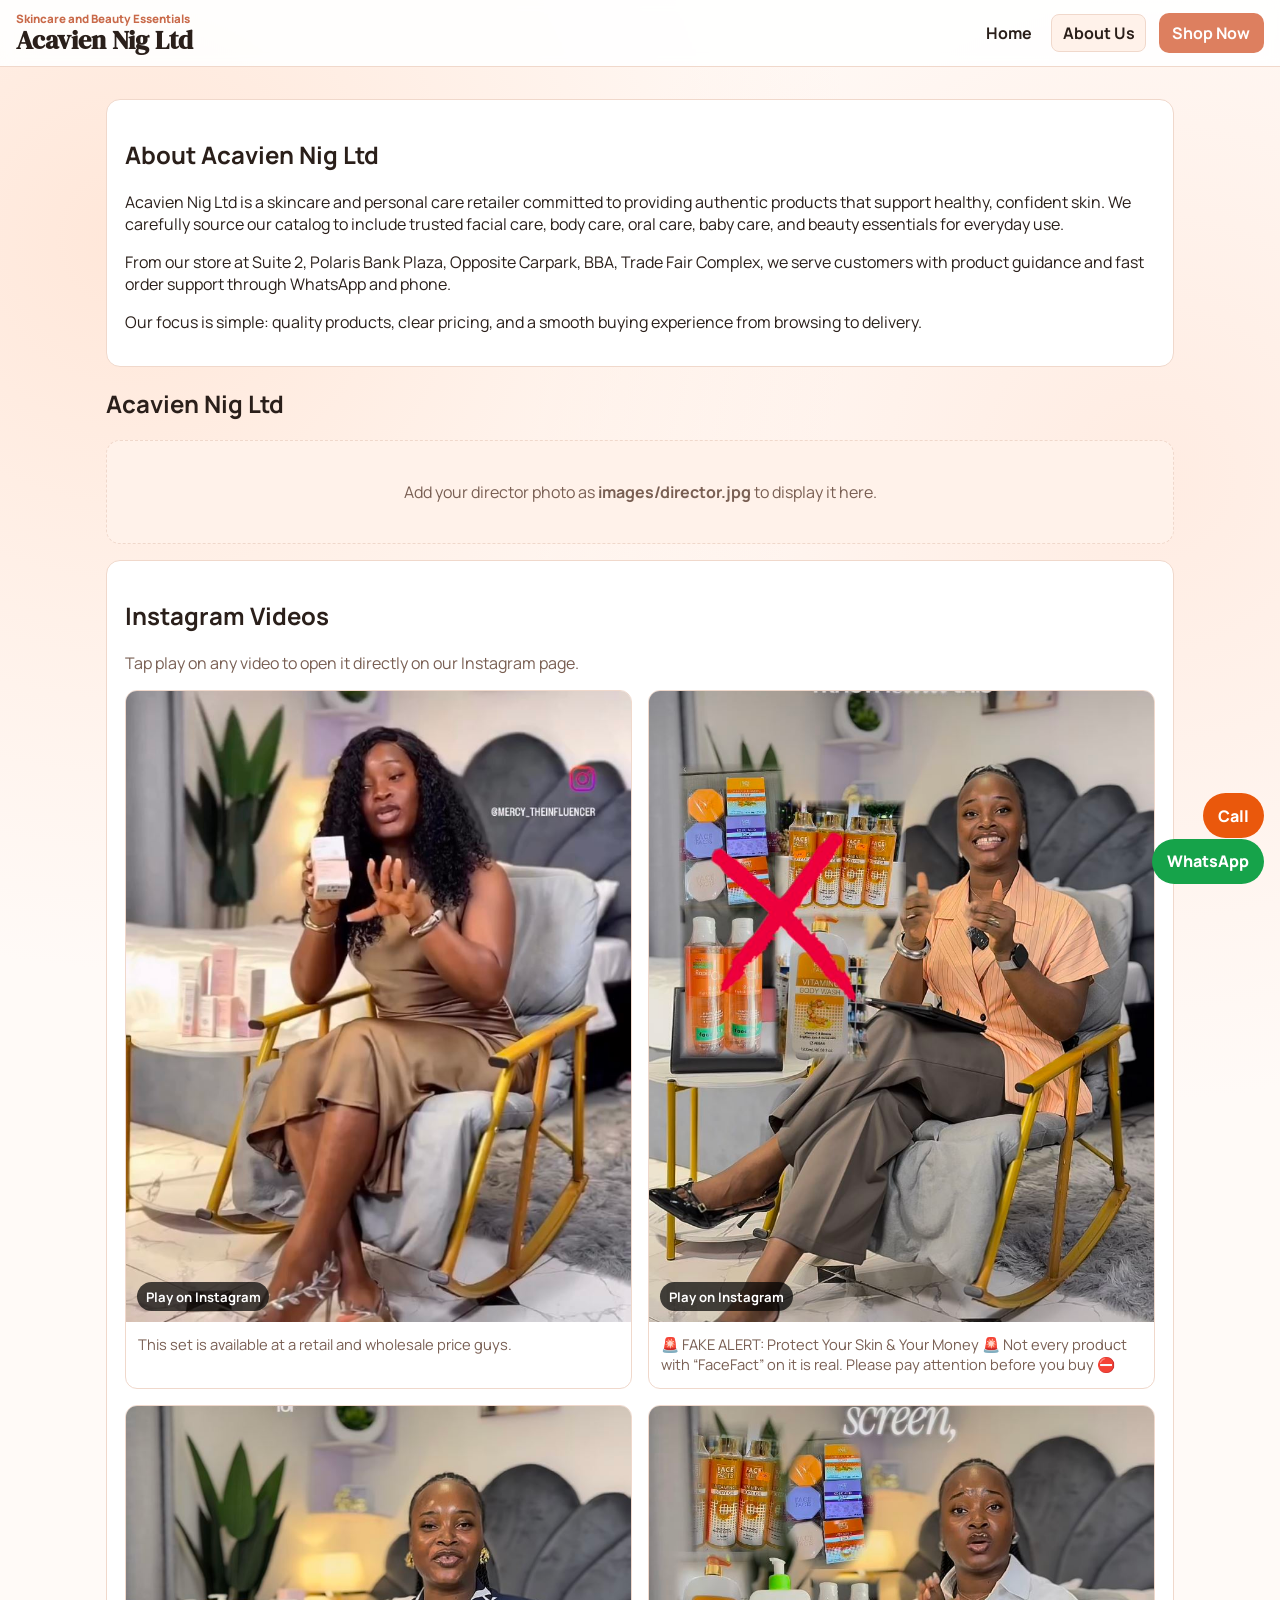
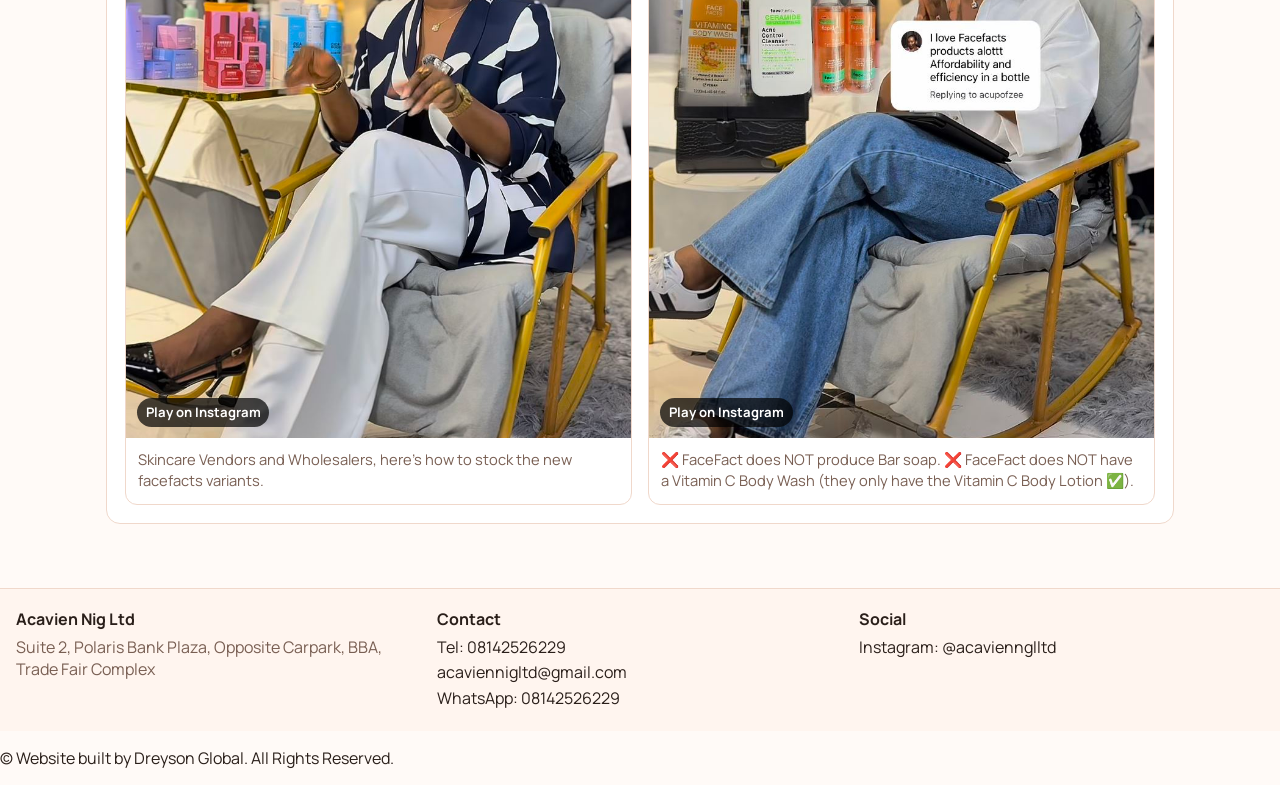
==== about.html @ 009c1237 "Initial commit" ====
<!DOCTYPE html>
<html lang="en">
<head>
  <meta charset="UTF-8" />
  <meta name="viewport" content="width=device-width, initial-scale=1.0" />
  <title>About Acavien Nig Ltd | Skincare Sellers in Lagos, Nigeria</title>
  <meta name="description" content="Learn about Acavien Nig Ltd, a trusted skincare seller and vendor in Lagos, Nigeria, providing authentic skincare and personal care products." />
  <meta name="keywords" content="skin care, skincare sellers in lagos, skincare sellers in nigeria, skin care vendor, about Acavien Nig Ltd" />
  <meta name="robots" content="index, follow, max-image-preview:large, max-snippet:-1, max-video-preview:-1" />
  <link rel="canonical" href="https://acavien.com.ng/about.html" />
  <meta property="og:type" content="article" />
  <meta property="og:site_name" content="Acavien Nig Ltd" />
  <meta property="og:title" content="About Acavien Nig Ltd | Skincare Sellers in Lagos, Nigeria" />
  <meta property="og:description" content="Meet Acavien Nig Ltd, your reliable skincare vendor in Lagos and across Nigeria." />
  <meta property="og:url" content="https://acavien.com.ng/about.html" />
  <meta property="og:image" content="https://acavien.com.ng/images/director.jpg" />
  <meta name="twitter:card" content="summary_large_image" />
  <meta name="twitter:title" content="About Acavien Nig Ltd | Skincare Sellers in Lagos, Nigeria" />
  <meta name="twitter:description" content="Trusted skincare sellers in Lagos, Nigeria with quality products and support." />
  <meta name="twitter:image" content="https://acavien.com.ng/images/director.jpg" />
  <link rel="preconnect" href="https://fonts.googleapis.com" />
  <link rel="preconnect" href="https://fonts.gstatic.com" crossorigin />
  <link href="https://fonts.googleapis.com/css2?family=Manrope:wght@400;500;700;800&family=DM+Serif+Display:ital@0;1&display=swap" rel="stylesheet" />
  <link rel="stylesheet" href="style.css" />
  <script type="application/ld+json">
    {
      "@context": "https://schema.org",
      "@type": "AboutPage",
      "name": "About Acavien Nig Ltd",
      "url": "https://acavien.com.ng/about.html",
      "description": "About Acavien Nig Ltd, a skincare seller in Lagos, Nigeria.",
      "isPartOf": {
        "@type": "WebSite",
        "name": "Acavien Nig Ltd",
        "url": "https://acavien.com.ng/"
      }
    }
  </script>
</head>
<body>
  <header class="topbar">
    <div class="brand-wrap">
      <p class="eyebrow">Skincare and Beauty Essentials</p>
      <h1>Acavien Nig Ltd</h1>
    </div>

    <nav class="main-nav" aria-label="Main">
      <a class="nav-link" href="index.html">Home</a>
      <a class="nav-link active" href="about.html">About Us</a>
    </nav>

    <a class="cart-toggle" href="index.html">Shop Now</a>
  </header>

  <main class="about-main">
    <section class="about-card">
      <h2>About Acavien Nig Ltd</h2>
      <p>
        Acavien Nig Ltd is a skincare and personal care retailer committed to providing authentic products that support healthy,
        confident skin. We carefully source our catalog to include trusted facial care, body care, oral care, baby care,
        and beauty essentials for everyday use.
      </p>
      <p>
        From our store at Suite 2, Polaris Bank Plaza, Opposite Carpark, BBA, Trade Fair Complex, we serve customers with
        product guidance and fast order support through WhatsApp and phone.
      </p>
      <p>
        Our focus is simple: quality products, clear pricing, and a smooth buying experience from browsing to delivery.
      </p>
    </section>

    <section class="director-section">
      <h2>Acavien Nig Ltd</h2>
      <img
        class="director-image"
        src="images/director.jpg"
        alt="Director of Acavien Nig Ltd"
        onerror="this.style.display='none'; document.getElementById('director-fallback').style.display='block';"
      />
      <div id="director-fallback" class="director-fallback">
        Add your director photo as <strong>images/director.jpg</strong> to display it here.
      </div>
    </section>

    <section class="about-card insta-section">
      <h2>Instagram Videos</h2>
      <p>Tap play on any video to open it directly on our Instagram page.</p>
      <div class="insta-grid">
        <article class="insta-card">
          <a class="insta-thumb" href="https://www.instagram.com/p/DQJ2jimDLs2/" target="_blank" rel="noopener" aria-label="Open Instagram video DQJ2jimDLs2">
            <img src="images/ig1.jpg" alt="Instagram video cover DQJ2jimDLs2" loading="lazy" referrerpolicy="no-referrer" onerror="this.onerror=null; this.src='images/hero1.webp';" />
            <span class="play-badge">Play on Instagram</span>
          </a>
          <p class="insta-desc">This set is available at a retail and wholesale price guys.</p>
        </article>

        <article class="insta-card">
          <a class="insta-thumb" href="https://www.instagram.com/p/DPBtIrfiCrc/" target="_blank" rel="noopener" aria-label="Open Instagram video DPBtIrfiCrc">
            <img src="images/ig2.jpg" alt="Instagram video cover DPBtIrfiCrc" loading="lazy" referrerpolicy="no-referrer" onerror="this.onerror=null; this.src='images/hero2.jpg';" />
            <span class="play-badge">Play on Instagram</span>
          </a>
          <p class="insta-desc">🚨 FAKE ALERT: Protect Your Skin & Your Money 🚨

Not every product with “FaceFact” on it is real. Please pay attention before you buy ⛔️</p>
        </article>

        <article class="insta-card">
          <a class="insta-thumb" href="https://www.instagram.com/p/DOvXdhICHx7/" target="_blank" rel="noopener" aria-label="Open Instagram video DOvXdhICHx7">
            <img src="images/ig3.jpg" alt="Instagram video cover DOvXdhICHx7" loading="lazy" referrerpolicy="no-referrer" onerror="this.onerror=null; this.src='images/hero3.jpg';" />
            <span class="play-badge">Play on Instagram</span>
          </a>
          <p class="insta-desc">Skincare Vendors and Wholesalers, here’s how to stock the new facefacts variants.</p>
        </article>

        <article class="insta-card">
          <a class="insta-thumb" href="https://www.instagram.com/p/DO0PvMViF5S/" target="_blank" rel="noopener" aria-label="Open Instagram video DO0PvMViF5S">
            <img src="images/ig4.jpg" alt="Instagram video cover DO0PvMViF5S" loading="lazy" referrerpolicy="no-referrer" onerror="this.onerror=null; this.src='images/hero1.webp';" />
            <span class="play-badge">Play on Instagram</span>
          </a>
          <p class="insta-desc">❌ FaceFact does NOT produce Bar soap.
❌ FaceFact does NOT have a Vitamin C Body Wash (they only have the Vitamin C Body Lotion ✅).</p>
        </article>
      </div>
    </section>
  </main>

  <footer class="site-footer">
    <div class="footer-grid">
      <div>
        <h3>Acavien Nig Ltd</h3>
        <p>Suite 2, Polaris Bank Plaza, Opposite Carpark, BBA, Trade Fair Complex</p>
      </div>
      <div>
        <h3>Contact</h3>
        <p><a href="tel:08035143118">Tel: 08142526229</a></p>
        <p><a href="mailto:acaviennigltd@gmail.com">acaviennigltd@gmail.com</a></p>
        <p><a href="https://wa.me/2348142526229" target="_blank" rel="noopener">WhatsApp: 08142526229</a></p>
      </div>
      <div>
        <h3>Social</h3>
        <p><a href="https://instagram.com/acaviennglltd" target="_blank" rel="noopener">Instagram: @acaviennglltd</a></p>
      </div>
    </div>
  </footer>
  <div  class="footer-bottom">
            <p>&copy; Website built by Dreyson Global. All Rights Reserved.</p>
            
        </div>

  <a class="floating-wa" href="https://wa.me/2348142526229" target="_blank" rel="noopener">WhatsApp</a>
  <a class="floating-call" href="tel:08142526229">Call</a>
</body>
</html>
---- style.css ----
:root {
  --bg: #fffaf7;
  --surface: #ffffff;
  --surface-soft: #fff2ea;
  --text: #2a1f1a;
  --muted: #795f53;
  --primary: #dd7f5f;
  --primary-strong: #c96a4a;
  --line: #f0d8cb;
  --ok: #1e8f5b;
}

* {
  box-sizing: border-box;
}

body {
  margin: 0;
  font-family: "Manrope", sans-serif;
  color: var(--text);
  background:
    radial-gradient(circle at 10% 10%, #ffe7d9 0, transparent 30%),
    radial-gradient(circle at 90% 20%, #ffece2 0, transparent 28%),
    var(--bg);
}

.topbar {
  display: grid;
  grid-template-columns: 1fr auto auto;
  grid-template-areas: "brand nav cart";
  gap: 0.8rem;
  align-items: center;
  padding: 0.7rem 1rem;
  border-bottom: 1px solid var(--line);
  background: rgba(255, 255, 255, 0.9);
  backdrop-filter: blur(6px);
  position: sticky;
  top: 0;
  z-index: 10;
}

.brand-wrap {
  grid-area: brand;
}

.brand-wrap h1 {
  margin: 0;
  font-family: "DM Serif Display", serif;
  font-size: clamp(1.15rem, 2.6vw, 1.65rem);
  line-height: 1.1;
}

.eyebrow {
  margin: 0;
  color: var(--primary-strong);
  font-size: 0.72rem;
  font-weight: 800;
}

.main-nav {
  grid-area: nav;
  display: inline-flex;
  gap: 0.5rem;
  align-items: center;
}

.nav-link {
  text-decoration: none;
  color: var(--text);
  font-weight: 700;
  padding: 0.45rem 0.65rem;
  border-radius: 8px;
  border: 1px solid transparent;
}

.nav-link.active,
.nav-link:hover {
  background: var(--surface-soft);
  border-color: var(--line);
}

main {
  padding: 1rem;
  max-width: 1300px;
  margin: 0 auto;
}

.hero {
  margin: 1rem 0;
  border-radius: 16px;
  border: 1px solid var(--line);
  overflow: hidden;
}

.hero-slider {
  position: relative;
  min-height: 240px;
}

.hero-media {
  height: 100%;
}

.hero-media img {
  width: 100%;
  min-height: 240px;
  max-height: 360px;
  object-fit: cover;
  display: block;
}

.hero-overlay {
  position: absolute;
  inset: auto 0 0 0;
  padding: 1rem;
  background: linear-gradient(to top, rgba(19, 11, 7, 0.72), rgba(19, 11, 7, 0.08));
  color: #fff;
}

.hero-overlay h2 {
  margin: 0;
  font-family: "DM Serif Display", serif;
}

.hero-overlay p {
  margin: 0.35rem 0 0;
  max-width: 65ch;
}

.hero-dots {
  display: flex;
  gap: 0.4rem;
  margin-top: 0.7rem;
}

.hero-dot {
  width: 0.55rem;
  height: 0.55rem;
  border-radius: 999px;
  border: 0;
  background: rgba(255, 255, 255, 0.5);
}

.hero-dot.active {
  background: #fff;
}

.controls {
  display: grid;
  grid-template-columns: 1.7fr 1fr 1fr;
  gap: 0.7rem;
  margin: 1rem 0;
}

input,
select,
button {
  font: inherit;
}

input,
select {
  width: 100%;
  border: 1px solid var(--line);
  background: var(--surface);
  border-radius: 10px;
  padding: 0.7rem 0.8rem;
}

.btn,
.cart-toggle {
  border: 0;
  border-radius: 10px;
  padding: 0.55rem 0.85rem;
  text-decoration: none;
  cursor: pointer;
  font-weight: 700;
  display: inline-flex;
  align-items: center;
  justify-content: center;
  transition: transform 0.15s ease, background 0.15s ease;
}

.btn:hover,
.cart-toggle:hover {
  transform: translateY(-1px);
}

.btn-call,
.cart-toggle,
.btn-checkout {
  background: var(--primary);
  color: #fff;
}

.cart-toggle {
  grid-area: cart;
  justify-self: end;
  white-space: nowrap;
}

.btn-mail,
.btn-clear {
  background: var(--surface-soft);
  color: var(--text);
  border: 1px solid var(--line);
}

.result-count {
  margin: 0.4rem 0 0.8rem;
  color: var(--muted);
  font-size: 0.95rem;
}

.product-grid {
  display: grid;
  grid-template-columns: repeat(auto-fill, minmax(210px, 1fr));
  gap: 0.85rem;
}

.card {
  background: var(--surface);
  border: 1px solid var(--line);
  border-radius: 14px;
  overflow: hidden;
  display: flex;
  flex-direction: column;
}

.card img {
  width: 100%;
  aspect-ratio: 1/1;
  object-fit: cover;
  background: #f6f6f6;
}

.card-body {
  padding: 0.65rem;
  display: flex;
  flex-direction: column;
  gap: 0.4rem;
  flex: 1;
}

.brand {
  margin: 0;
  color: var(--primary-strong);
  font-size: 0.78rem;
  font-weight: 800;
  text-transform: uppercase;
  letter-spacing: 0.04em;
}

.title {
  margin: 0;
  font-size: 0.95rem;
  line-height: 1.3;
}

.meta {
  margin: 0;
  color: var(--muted);
  font-size: 0.8rem;
}

.price-row {
  margin-top: auto;
  display: flex;
  align-items: center;
  justify-content: space-between;
  gap: 0.5rem;
}

.price {
  font-weight: 800;
}

.add-btn {
  background: var(--surface-soft);
  border: 1px solid var(--line);
  border-radius: 9px;
  padding: 0.35rem 0.6rem;
  font-size: 0.84rem;
  cursor: pointer;
}

.pagination {
  margin-top: 1rem;
  display: flex;
  align-items: center;
  justify-content: center;
  gap: 0.8rem;
}

.page-label {
  font-weight: 700;
  color: var(--muted);
}

.cart-panel {
  position: fixed;
  top: 0;
  right: -420px;
  width: min(95vw, 400px);
  height: 100vh;
  background: var(--surface);
  border-left: 1px solid var(--line);
  box-shadow: -8px 0 22px rgba(0, 0, 0, 0.08);
  display: flex;
  flex-direction: column;
  transition: right 0.2s ease;
  z-index: 20;
}

.cart-panel.open {
  right: 0;
}

.cart-head,
.cart-foot {
  padding: 0.8rem;
  border-bottom: 1px solid var(--line);
}

.cart-foot {
  border-top: 1px solid var(--line);
  border-bottom: 0;
  margin-top: auto;
  display: grid;
  gap: 0.5rem;
}

.cart-head {
  display: flex;
  justify-content: space-between;
  align-items: center;
}

.icon-btn {
  border: 1px solid var(--line);
  background: var(--surface-soft);
  border-radius: 8px;
  width: 2rem;
  height: 2rem;
  cursor: pointer;
}

.cart-items {
  overflow: auto;
  padding: 0.8rem;
  display: grid;
  gap: 0.6rem;
}

.cart-item {
  display: grid;
  grid-template-columns: 62px 1fr auto;
  gap: 0.5rem;
  border: 1px solid var(--line);
  border-radius: 10px;
  padding: 0.4rem;
}

.cart-item img {
  width: 62px;
  height: 62px;
  object-fit: cover;
  border-radius: 8px;
}

.qty-wrap {
  display: inline-flex;
  align-items: center;
  gap: 0.3rem;
}

.qty-btn {
  border: 1px solid var(--line);
  background: var(--surface-soft);
  width: 1.4rem;
  height: 1.4rem;
  border-radius: 6px;
  cursor: pointer;
}

.site-footer {
  margin-top: 2rem;
  border-top: 1px solid var(--line);
  background: #fff5ef;
  padding: 1.2rem 1rem;
}

.footer-grid {
  max-width: 1300px;
  margin: 0 auto;
  display: grid;
  grid-template-columns: repeat(3, minmax(0, 1fr));
  gap: 1rem;
}

.site-footer h3 {
  margin: 0 0 0.4rem;
  font-size: 1rem;
}

.site-footer p {
  margin: 0.2rem 0;
  color: var(--muted);
}

.site-footer a {
  color: var(--text);
  text-decoration: none;
}

.site-footer a:hover {
  text-decoration: underline;
}

.about-main {
  max-width: 1100px;
}

.about-card {
  background: var(--surface);
  border: 1px solid var(--line);
  border-radius: 14px;
  padding: 1.1rem;
  margin: 1rem 0;
}

.director-section {
  margin-top: 1rem;
}

.director-image {
  width: 100%;
  max-height: 560px;
  object-fit: contain;
  border-radius: 14px;
  border: 1px solid var(--line);
  background: #f8ece4;
}

.director-fallback {
  display: none;
  padding: 2.5rem 1rem;
  text-align: center;
  border: 1px dashed var(--line);
  border-radius: 14px;
  color: var(--muted);
  background: var(--surface-soft);
}

.insta-section > p {
  margin-top: 0;
  color: var(--muted);
}

.insta-grid {
  display: grid;
  grid-template-columns: repeat(2, minmax(0, 1fr));
  gap: 1rem;
  margin-top: 0.8rem;
}

.insta-card {
  border: 1px solid var(--line);
  border-radius: 12px;
  overflow: hidden;
  background: #fff;
}

.insta-thumb {
  position: relative;
  display: block;
  text-decoration: none;
}

.insta-thumb img {
  width: 100%;
  aspect-ratio: 4 / 5;
  object-fit: cover;
  display: block;
  background: #f8ece4;
}

.play-badge {
  position: absolute;
  left: 0.7rem;
  bottom: 0.7rem;
  background: rgba(0, 0, 0, 0.7);
  color: #fff;
  font-size: 0.82rem;
  font-weight: 700;
  padding: 0.35rem 0.55rem;
  border-radius: 999px;
}

.insta-desc {
  margin: 0;
  padding: 0.7rem 0.75rem 0.85rem;
  color: var(--muted);
  font-size: 0.92rem;
  line-height: 1.4;
}

.floating-wa,
.floating-call {
  position: fixed;
  right: 1rem;
  border-radius: 999px;
  color: #fff;
  text-decoration: none;
  font-weight: 800;
  padding: 0.72rem 0.95rem;
  z-index: 30;
}

.floating-wa {
  bottom: 1rem;
  background: #16a34a;
}

.floating-call {
  bottom: 3.9rem;
  background: #ea580c;
}

.cart-toast {
  position: fixed;
  left: 1rem;
  bottom: 1rem;
  max-width: min(90vw, 360px);
  background: var(--ok);
  color: #fff;
  border-radius: 10px;
  padding: 0.7rem 0.9rem;
  font-weight: 700;
  box-shadow: 0 8px 20px rgba(0, 0, 0, 0.18);
  opacity: 0;
  transform: translateY(14px);
  pointer-events: none;
  transition: opacity 0.2s ease, transform 0.2s ease;
  z-index: 40;
}

.cart-toast.show {
  opacity: 1;
  transform: translateY(0);
}

@media (max-width: 980px) {
  .footer-grid {
    grid-template-columns: 1fr;
  }
}

@media (max-width: 850px) {
  .topbar {
    grid-template-columns: 1fr auto;
    grid-template-areas:
      "brand cart"
      "nav nav";
  }

  .main-nav {
    justify-content: flex-start;
  }

  .controls {
    grid-template-columns: 1fr;
  }

  .product-grid {
    grid-template-columns: repeat(2, minmax(0, 1fr));
  }

  .hero-media img {
    min-height: 200px;
  }

  .floating-call {
    bottom: 4.1rem;
  }

  .insta-grid {
    grid-template-columns: 1fr;
  }
}
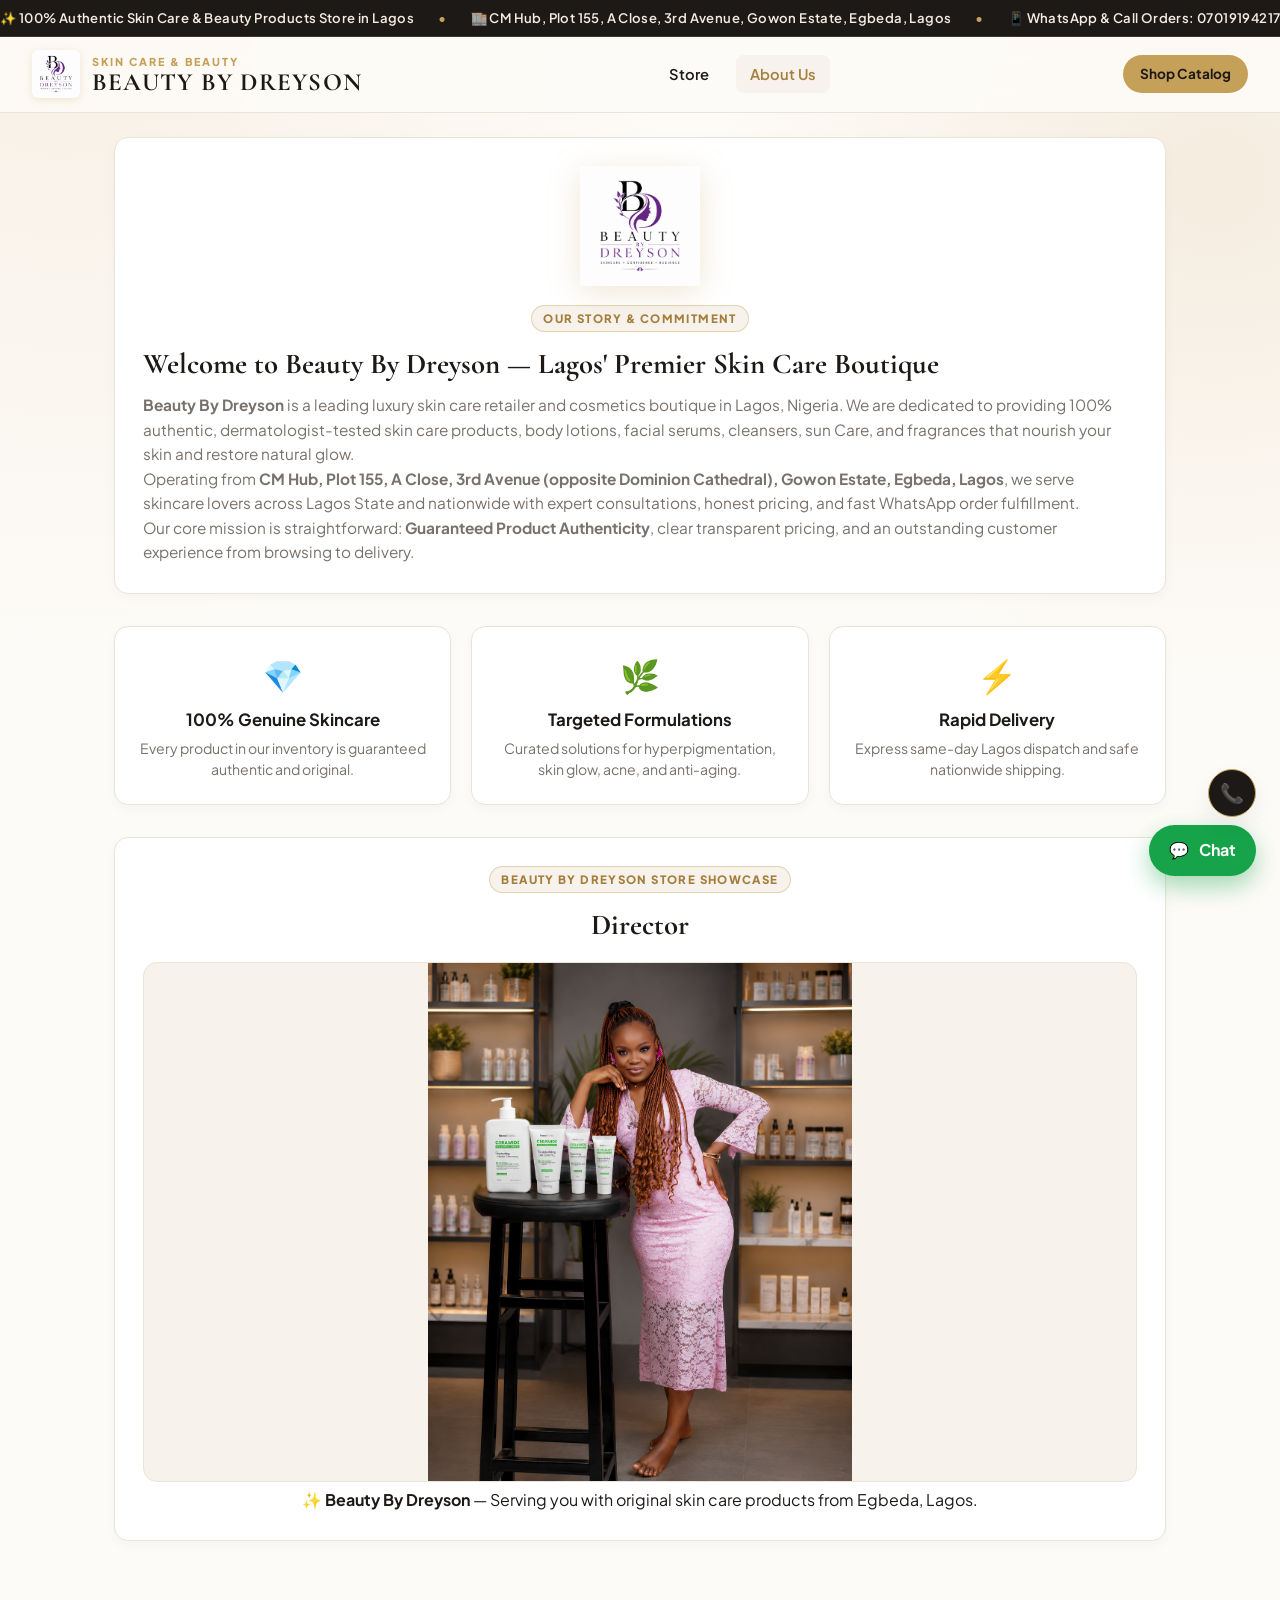
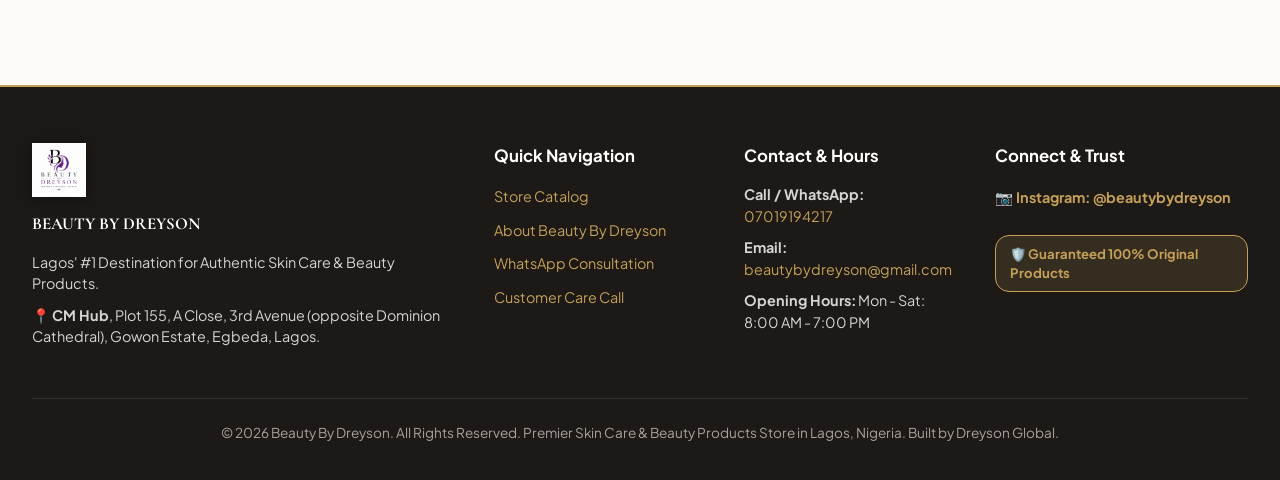
==== commit 7bcdd252: "Initial commit" ====
--- a/about.html
+++ b/about.html
@@ -3,151 +3,210 @@
 <head>
   <meta charset="UTF-8" />
   <meta name="viewport" content="width=device-width, initial-scale=1.0" />
-  <title>About Acavien Nig Ltd | Skincare Sellers in Lagos, Nigeria</title>
-  <meta name="description" content="Learn about Acavien Nig Ltd, a trusted skincare seller and vendor in Lagos, Nigeria, providing authentic skincare and personal care products." />
-  <meta name="keywords" content="skin care, skincare sellers in lagos, skincare sellers in nigeria, skin care vendor, about Acavien Nig Ltd" />
+  
+  <!-- SEO Title & Meta -->
+  <title>About Beauty By Dreyson | Authentic Skin Care & Beauty Products Seller in Lagos</title>
+  <meta name="description" content="Learn about Beauty By Dreyson, Lagos' premier vendor for 100% authentic skin care products, facial serums, body lotions, cleansers & cosmetics. Located at CM Hub, Gowon Estate, Egbeda, Lagos. Call/WhatsApp: 07019194217." />
+  <meta name="keywords" content="about Beauty By Dreyson, skin care vendor lagos, skincare sellers in lagos, skincare sellers in nigeria, authentic cosmetics egbeda, skin care boutique gowon estate" />
+  <meta name="author" content="Beauty By Dreyson" />
   <meta name="robots" content="index, follow, max-image-preview:large, max-snippet:-1, max-video-preview:-1" />
-  <link rel="canonical" href="https://acavien.com.ng/about.html" />
+  <meta name="theme-color" content="#1C1917" />
+  <link rel="canonical" href="https://beautybydreyson.com.ng/about.html" />
+  
+  <!-- Favicon & App Icons -->
+  <link rel="icon" type="image/png" href="images/logo.png" />
+  <link rel="apple-touch-icon" href="images/logo.png" />
+
+  <!-- Open Graph -->
   <meta property="og:type" content="article" />
-  <meta property="og:site_name" content="Acavien Nig Ltd" />
-  <meta property="og:title" content="About Acavien Nig Ltd | Skincare Sellers in Lagos, Nigeria" />
-  <meta property="og:description" content="Meet Acavien Nig Ltd, your reliable skincare vendor in Lagos and across Nigeria." />
-  <meta property="og:url" content="https://acavien.com.ng/about.html" />
-  <meta property="og:image" content="https://acavien.com.ng/images/director.jpg" />
+  <meta property="og:site_name" content="Beauty By Dreyson" />
+  <meta property="og:title" content="About Beauty By Dreyson | Authentic Skin Care & Beauty Products Seller in Lagos" />
+  <meta property="og:description" content="Meet Beauty By Dreyson, your reliable luxury skin care vendor in Lagos and across Nigeria." />
+  <meta property="og:url" content="https://beautybydreyson.com.ng/about.html" />
+  <meta property="og:image" content="https://beautybydreyson.com.ng/images/logo.png" />
+  <meta property="og:logo" content="https://beautybydreyson.com.ng/images/logo.png" />
+
+  <!-- Twitter Card -->
   <meta name="twitter:card" content="summary_large_image" />
-  <meta name="twitter:title" content="About Acavien Nig Ltd | Skincare Sellers in Lagos, Nigeria" />
-  <meta name="twitter:description" content="Trusted skincare sellers in Lagos, Nigeria with quality products and support." />
-  <meta name="twitter:image" content="https://acavien.com.ng/images/director.jpg" />
+  <meta name="twitter:title" content="About Beauty By Dreyson | Skin Care Store in Lagos" />
+  <meta name="twitter:description" content="Trusted skin care sellers in Lagos, Nigeria with authentic products and fast WhatsApp order support." />
+  <meta name="twitter:image" content="https://beautybydreyson.com.ng/images/logo.png" />
+
+  <!-- Google Fonts -->
   <link rel="preconnect" href="https://fonts.googleapis.com" />
   <link rel="preconnect" href="https://fonts.gstatic.com" crossorigin />
-  <link href="https://fonts.googleapis.com/css2?family=Manrope:wght@400;500;700;800&family=DM+Serif+Display:ital@0;1&display=swap" rel="stylesheet" />
+  <link href="https://fonts.googleapis.com/css2?family=Cormorant+Garamond:ital,wght@0,500;0,600;0,700;1,600&family=Plus+Jakarta+Sans:wght@400;500;600;700;800&display=swap" rel="stylesheet" />
+
   <link rel="stylesheet" href="style.css" />
+
+  <!-- Schema.org JSON-LD -->
   <script type="application/ld+json">
     {
       "@context": "https://schema.org",
       "@type": "AboutPage",
-      "name": "About Acavien Nig Ltd",
-      "url": "https://acavien.com.ng/about.html",
-      "description": "About Acavien Nig Ltd, a skincare seller in Lagos, Nigeria.",
+      "name": "About Beauty By Dreyson",
+      "url": "https://beautybydreyson.com.ng/about.html",
+      "description": "About Beauty By Dreyson, premier skin care store and beauty products retailer in Lagos, Nigeria.",
+      "primaryImageOfPage": {
+        "@type": "ImageObject",
+        "url": "https://beautybydreyson.com.ng/images/logo.png"
+      },
       "isPartOf": {
         "@type": "WebSite",
-        "name": "Acavien Nig Ltd",
-        "url": "https://acavien.com.ng/"
+        "name": "Beauty By Dreyson",
+        "url": "https://beautybydreyson.com.ng/"
       }
     }
   </script>
 </head>
 <body>
+
+  <!-- Top Announcement Bar -->
+  <div class="announcement-bar">
+    <div class="announcement-track">
+      <span>✨ 100% Authentic Skin Care & Beauty Products Store in Lagos</span>
+      <span class="dot">•</span>
+      <span>🏬 CM Hub, Plot 155, A Close, 3rd Avenue, Gowon Estate, Egbeda, Lagos</span>
+      <span class="dot">•</span>
+      <span>📱 WhatsApp & Call Orders: 07019194217</span>
+    </div>
+  </div>
+
+  <!-- Header with Official Logo Image -->
   <header class="topbar">
     <div class="brand-wrap">
-      <p class="eyebrow">Skincare and Beauty Essentials</p>
-      <h1>Acavien Nig Ltd</h1>
-    </div>
-
-    <nav class="main-nav" aria-label="Main">
-      <a class="nav-link" href="index.html">Home</a>
-      <a class="nav-link active" href="about.html">About Us</a>
+      <a href="index.html" class="brand-link" title="Beauty By Dreyson - Skin Care Store">
+        <img src="images/logo.png" alt="Beauty By Dreyson Logo - Skin Care & Beauty Products Store in Lagos" class="brand-logo-img" />
+        <div class="brand-text">
+          <span class="eyebrow">SKIN CARE & BEAUTY</span>
+          <h1 class="brand-title">BEAUTY BY DREYSON</h1>
+        </div>
+      </a>
+    </div>
+
+    <nav class="main-nav" aria-label="Main Navigation">
+      <a class="nav-link" href="index.html" title="Skin Care Store Home">Store</a>
+      <a class="nav-link active" href="about.html" title="About Beauty By Dreyson">About Us</a>
     </nav>
 
-    <a class="cart-toggle" href="index.html">Shop Now</a>
+    <div class="header-actions">
+      <a class="btn btn-gold-sm" href="index.html" title="Shop Skin Care Catalog">Shop Catalog</a>
+    </div>
   </header>
 
   <main class="about-main">
-    <section class="about-card">
-      <h2>About Acavien Nig Ltd</h2>
+    <!-- Brand Story Showcase featuring Official Logo -->
+    <section class="about-card hero-about-card">
+      <div style="text-align: center;">
+        <img src="images/logo.png" alt="Beauty By Dreyson Official Logo" class="about-logo-img" />
+        <span class="notice-badge">OUR STORY & COMMITMENT</span>
+      </div>
+      <h2>Welcome to Beauty By Dreyson — Lagos' Premier Skin Care Boutique</h2>
       <p>
-        Acavien Nig Ltd is a skincare and personal care retailer committed to providing authentic products that support healthy,
-        confident skin. We carefully source our catalog to include trusted facial care, body care, oral care, baby care,
-        and beauty essentials for everyday use.
+        <strong>Beauty By Dreyson</strong> is a leading luxury skin care retailer and cosmetics boutique in Lagos, Nigeria. 
+        We are dedicated to providing 100% authentic, dermatologist-tested skin care products, body lotions, facial serums, cleansers, 
+        sun Care, and fragrances that nourish your skin and restore natural glow.
       </p>
       <p>
-        From our store at Suite 2, Polaris Bank Plaza, Opposite Carpark, BBA, Trade Fair Complex, we serve customers with
-        product guidance and fast order support through WhatsApp and phone.
+        Operating from <strong>CM Hub, Plot 155, A Close, 3rd Avenue (opposite Dominion Cathedral), Gowon Estate, Egbeda, Lagos</strong>, 
+        we serve skincare lovers across Lagos State and nationwide with expert consultations, honest pricing, and fast WhatsApp order fulfillment.
       </p>
       <p>
-        Our focus is simple: quality products, clear pricing, and a smooth buying experience from browsing to delivery.
+        Our core mission is straightforward: <strong>Guaranteed Product Authenticity</strong>, clear transparent pricing, and an outstanding customer experience from browsing to delivery.
       </p>
     </section>
 
-    <section class="director-section">
-      <h2>Acavien Nig Ltd</h2>
-      <img
-        class="director-image"
-        src="images/director.jpg"
-        alt="Director of Acavien Nig Ltd"
-        onerror="this.style.display='none'; document.getElementById('director-fallback').style.display='block';"
-      />
-      <div id="director-fallback" class="director-fallback">
-        Add your director photo as <strong>images/director.jpg</strong> to display it here.
+    <!-- Brand Values Grid -->
+    <section class="values-grid" aria-label="Core Brand Values">
+      <div class="value-card">
+        <div class="value-icon">💎</div>
+        <h3>100% Genuine Skincare</h3>
+        <p>Every product in our inventory is guaranteed authentic and original.</p>
+      </div>
+      <div class="value-card">
+        <div class="value-icon">🌿</div>
+        <h3>Targeted Formulations</h3>
+        <p>Curated solutions for hyperpigmentation, skin glow, acne, and anti-aging.</p>
+      </div>
+      <div class="value-card">
+        <div class="value-icon">⚡</div>
+        <h3>Rapid Delivery</h3>
+        <p>Express same-day Lagos dispatch and safe nationwide shipping.</p>
       </div>
     </section>
 
-    <section class="about-card insta-section">
-      <h2>Instagram Videos</h2>
-      <p>Tap play on any video to open it directly on our Instagram page.</p>
-      <div class="insta-grid">
-        <article class="insta-card">
-          <a class="insta-thumb" href="https://www.instagram.com/p/DQJ2jimDLs2/" target="_blank" rel="noopener" aria-label="Open Instagram video DQJ2jimDLs2">
-            <img src="images/ig1.jpg" alt="Instagram video cover DQJ2jimDLs2" loading="lazy" referrerpolicy="no-referrer" onerror="this.onerror=null; this.src='images/hero1.webp';" />
-            <span class="play-badge">Play on Instagram</span>
-          </a>
-          <p class="insta-desc">This set is available at a retail and wholesale price guys.</p>
-        </article>
-
-        <article class="insta-card">
-          <a class="insta-thumb" href="https://www.instagram.com/p/DPBtIrfiCrc/" target="_blank" rel="noopener" aria-label="Open Instagram video DPBtIrfiCrc">
-            <img src="images/ig2.jpg" alt="Instagram video cover DPBtIrfiCrc" loading="lazy" referrerpolicy="no-referrer" onerror="this.onerror=null; this.src='images/hero2.jpg';" />
-            <span class="play-badge">Play on Instagram</span>
-          </a>
-          <p class="insta-desc">🚨 FAKE ALERT: Protect Your Skin & Your Money 🚨
-
-Not every product with “FaceFact” on it is real. Please pay attention before you buy ⛔️</p>
-        </article>
-
-        <article class="insta-card">
-          <a class="insta-thumb" href="https://www.instagram.com/p/DOvXdhICHx7/" target="_blank" rel="noopener" aria-label="Open Instagram video DOvXdhICHx7">
-            <img src="images/ig3.jpg" alt="Instagram video cover DOvXdhICHx7" loading="lazy" referrerpolicy="no-referrer" onerror="this.onerror=null; this.src='images/hero3.jpg';" />
-            <span class="play-badge">Play on Instagram</span>
-          </a>
-          <p class="insta-desc">Skincare Vendors and Wholesalers, here’s how to stock the new facefacts variants.</p>
-        </article>
-
-        <article class="insta-card">
-          <a class="insta-thumb" href="https://www.instagram.com/p/DO0PvMViF5S/" target="_blank" rel="noopener" aria-label="Open Instagram video DO0PvMViF5S">
-            <img src="images/ig4.jpg" alt="Instagram video cover DO0PvMViF5S" loading="lazy" referrerpolicy="no-referrer" onerror="this.onerror=null; this.src='images/hero1.webp';" />
-            <span class="play-badge">Play on Instagram</span>
-          </a>
-          <p class="insta-desc">❌ FaceFact does NOT produce Bar soap.
-❌ FaceFact does NOT have a Vitamin C Body Wash (they only have the Vitamin C Body Lotion ✅).</p>
-        </article>
+    <!-- Leadership & Store Presentation -->
+    <section class="director-section about-card">
+      <span class="notice-badge">BEAUTY BY DREYSON STORE SHOWCASE</span>
+      <h2>Director</h2>
+      <div class="director-media-wrap">
+        <img
+          class="director-image"
+          src="images/director.png"
+          alt="Director of Beauty By Dreyson - Skin Care Store in Lagos"
+          onerror="this.style.display='none'; document.getElementById('director-fallback').style.display='block';"
+        />
+        <div id="director-fallback" class="director-fallback">
+          ✨ <strong>Beauty By Dreyson</strong> — Serving you with original skin care products from Egbeda, Lagos.
+        </div>
       </div>
     </section>
+
+    
   </main>
 
+  <!-- Footer with Official Logo Image -->
   <footer class="site-footer">
     <div class="footer-grid">
-      <div>
-        <h3>Acavien Nig Ltd</h3>
-        <p>Suite 2, Polaris Bank Plaza, Opposite Carpark, BBA, Trade Fair Complex</p>
-      </div>
-      <div>
-        <h3>Contact</h3>
-        <p><a href="tel:08035143118">Tel: 08142526229</a></p>
-        <p><a href="mailto:acaviennigltd@gmail.com">acaviennigltd@gmail.com</a></p>
-        <p><a href="https://wa.me/2348142526229" target="_blank" rel="noopener">WhatsApp: 08142526229</a></p>
-      </div>
-      <div>
-        <h3>Social</h3>
-        <p><a href="https://instagram.com/acaviennglltd" target="_blank" rel="noopener">Instagram: @acaviennglltd</a></p>
-      </div>
+      <div class="footer-col brand-col">
+        <a href="index.html" title="Beauty By Dreyson">
+          <img src="images/logo.png" alt="Beauty By Dreyson Official Logo - Skin Care Store Lagos" class="footer-logo-img" />
+        </a>
+        <h3 class="footer-brand">BEAUTY BY DREYSON</h3>
+        <p class="footer-tagline">Lagos' #1 Destination for Authentic Skin Care & Beauty Products.</p>
+        <p class="footer-address">
+          📍 <strong>CM Hub</strong>, Plot 155, A Close, 3rd Avenue (opposite Dominion Cathedral), Gowon Estate, Egbeda, Lagos.
+        </p>
+      </div>
+      
+      <div class="footer-col">
+        <h3>Quick Navigation</h3>
+        <ul class="footer-links">
+          <li><a href="index.html" title="Skin Care Catalog">Store Catalog</a></li>
+          <li><a href="about.html" title="About Beauty By Dreyson">About Beauty By Dreyson</a></li>
+          <li><a href="https://wa.me/2347019194217" target="_blank" rel="noopener">WhatsApp Consultation</a></li>
+          <li><a href="tel:07019194217">Customer Care Call</a></li>
+        </ul>
+      </div>
+
+      <div class="footer-col">
+        <h3>Contact & Hours</h3>
+        <p><strong>Call / WhatsApp:</strong> <a href="tel:07019194217">07019194217</a></p>
+        <p><strong>Email:</strong> <a href="mailto:beautybydreyson@gmail.com">beautybydreyson@gmail.com</a></p>
+        <p><strong>Opening Hours:</strong> Mon - Sat: 8:00 AM - 7:00 PM</p>
+      </div>
+
+      <div class="footer-col">
+        <h3>Connect & Trust</h3>
+        <p><a href="https://instagram.com/beautybydreyson" target="_blank" rel="noopener" class="footer-social-link">📷 Instagram: @beautybydreyson</a></p>
+        <div class="footer-guarantee-badge">
+          🛡️ Guaranteed 100% Original Products
+        </div>
+      </div>
+    </div>
+    
+    <div class="footer-bottom">
+      <p>&copy; 2026 Beauty By Dreyson. All Rights Reserved. Premier Skin Care & Beauty Products Store in Lagos, Nigeria. Built by Dreyson Global.</p>
     </div>
   </footer>
-  <div  class="footer-bottom">
-            <p>&copy; Website built by Dreyson Global. All Rights Reserved.</p>
-            
-        </div>
-
-  <a class="floating-wa" href="https://wa.me/2348142526229" target="_blank" rel="noopener">WhatsApp</a>
-  <a class="floating-call" href="tel:08142526229">Call</a>
+
+  <!-- Floating Contact Action Widgets -->
+  <a class="floating-wa" href="https://wa.me/2347019194217" target="_blank" rel="noopener" aria-label="Chat on WhatsApp">
+    <span class="floating-icon">💬</span>
+    <span class="floating-text">Chat</span>
+  </a>
+  <a class="floating-call" href="tel:07019194217" aria-label="Call Beauty By Dreyson">
+    <span class="floating-icon">📞</span>
+  </a>
 </body>
 </html>
--- a/style.css
+++ b/style.css
@@ -1,270 +1,929 @@
+/* ==========================================================================
+   BEAUTY BY DREYSON - LUXURY SKINCARE E-COMMERCE STYLESHEET
+   ========================================================================== */
+
 :root {
-  --bg: #fffaf7;
-  --surface: #ffffff;
-  --surface-soft: #fff2ea;
-  --text: #2a1f1a;
-  --muted: #795f53;
-  --primary: #dd7f5f;
-  --primary-strong: #c96a4a;
-  --line: #f0d8cb;
-  --ok: #1e8f5b;
-}
-
-* {
+  --font-heading: 'Cormorant Garamond', serif;
+  --font-body: 'Plus Jakarta Sans', -apple-system, BlinkMacSystemFont, sans-serif;
+
+  /* Luxury Color Palette */
+  --gold-primary: #C5A059;
+  --gold-dark: #A47E3B;
+  --gold-light: #F4E8D1;
+  --gold-glow: rgba(197, 160, 89, 0.25);
+  
+  --bg-main: #FDFBF7;
+  --surface-card: #FFFFFF;
+  --surface-soft: #F7F2EC;
+  --surface-dark: #1C1917;
+  
+  --text-main: #1C1917;
+  --text-muted: #78716C;
+  --text-light: #A8A29E;
+  
+  --border-light: #EAE3DA;
+  --border-gold: rgba(197, 160, 89, 0.4);
+  
+  --ok-green: #15803D;
+  --ok-bg: #DCFCE7;
+  --error-red: #B91C1C;
+  --error-bg: #FEE2E2;
+  
+  --shadow-sm: 0 4px 12px rgba(28, 25, 23, 0.03);
+  --shadow-md: 0 10px 25px rgba(28, 25, 23, 0.06);
+  --shadow-lg: 0 20px 45px rgba(197, 160, 89, 0.14);
+  
+  --radius-sm: 8px;
+  --radius-md: 14px;
+  --radius-lg: 20px;
+  --radius-full: 999px;
+  
+  --transition: all 0.25s cubic-bezier(0.4, 0, 0.2, 1);
+}
+
+*, *::before, *::after {
   box-sizing: border-box;
+}
+
+html {
+  scroll-behavior: smooth;
 }
 
 body {
   margin: 0;
-  font-family: "Manrope", sans-serif;
-  color: var(--text);
-  background:
-    radial-gradient(circle at 10% 10%, #ffe7d9 0, transparent 30%),
-    radial-gradient(circle at 90% 20%, #ffece2 0, transparent 28%),
-    var(--bg);
-}
-
+  padding: 0;
+  font-family: var(--font-body);
+  color: var(--text-main);
+  background-color: var(--bg-main);
+  background-image: 
+    radial-gradient(circle at 5% 5%, #F7F0E6 0%, transparent 40%),
+    radial-gradient(circle at 95% 20%, #F5ECDF 0%, transparent 35%);
+  background-attachment: fixed;
+  line-height: 1.5;
+  -webkit-font-smoothing: antialiased;
+}
+
+/* ==========================================================================
+   ANNOUNCEMENT MARQUEE BAR
+   ========================================================================== */
+.announcement-bar {
+  background: var(--surface-dark);
+  color: #F5EBE0;
+  font-size: 0.82rem;
+  font-weight: 600;
+  padding: 0.5rem 0;
+  overflow: hidden;
+  position: relative;
+  white-space: nowrap;
+  letter-spacing: 0.03em;
+  border-bottom: 1px solid rgba(197, 160, 89, 0.2);
+}
+
+.announcement-track {
+  display: inline-flex;
+  align-items: center;
+  gap: 1.5rem;
+  animation: marquee 32s linear infinite;
+}
+
+.announcement-track:hover {
+  animation-play-state: paused;
+}
+
+.announcement-track .dot {
+  color: var(--gold-primary);
+}
+
+@keyframes marquee {
+  0% { transform: translateX(0); }
+  100% { transform: translateX(-50%); }
+}
+
+/* ==========================================================================
+   NAVIGATION TOPBAR
+   ========================================================================== */
 .topbar {
-  display: grid;
-  grid-template-columns: 1fr auto auto;
-  grid-template-areas: "brand nav cart";
-  gap: 0.8rem;
-  align-items: center;
-  padding: 0.7rem 1rem;
-  border-bottom: 1px solid var(--line);
-  background: rgba(255, 255, 255, 0.9);
-  backdrop-filter: blur(6px);
+  display: flex;
+  justify-content: space-between;
+  align-items: center;
+  padding: 0.85rem 2rem;
+  background: rgba(253, 251, 247, 0.92);
+  backdrop-filter: blur(12px);
+  -webkit-backdrop-filter: blur(12px);
+  border-bottom: 1px solid var(--border-light);
   position: sticky;
   top: 0;
-  z-index: 10;
-}
-
-.brand-wrap {
-  grid-area: brand;
-}
-
-.brand-wrap h1 {
-  margin: 0;
-  font-family: "DM Serif Display", serif;
-  font-size: clamp(1.15rem, 2.6vw, 1.65rem);
-  line-height: 1.1;
+  z-index: 100;
+}
+
+.brand-link {
+  display: flex;
+  align-items: center;
+  gap: 0.75rem;
+  text-decoration: none;
+  color: var(--text-main);
+}
+
+.brand-logo-img {
+  height: 48px;
+  width: auto;
+  max-width: 180px;
+  object-fit: contain;
+  filter: drop-shadow(0 2px 5px rgba(197, 160, 89, 0.25));
+  border-radius: 6px;
+  transition: transform 0.3s ease;
+}
+
+.brand-link:hover .brand-logo-img {
+  transform: scale(1.05);
+}
+
+.footer-logo-img {
+  height: 54px;
+  width: auto;
+  max-width: 220px;
+  object-fit: contain;
+  margin-bottom: 0.85rem;
+  display: block;
+  filter: drop-shadow(0 2px 8px rgba(0, 0, 0, 0.4));
+}
+
+.about-logo-img {
+  max-height: 120px;
+  width: auto;
+  max-width: 280px;
+  object-fit: contain;
+  margin: 0 auto 1.2rem;
+  display: block;
+  filter: drop-shadow(0 6px 15px rgba(197, 160, 89, 0.25));
+}
+
+.brand-text {
+  display: flex;
+  flex-direction: column;
 }
 
 .eyebrow {
   margin: 0;
-  color: var(--primary-strong);
+  color: var(--gold-primary);
+  font-size: 0.68rem;
+  font-weight: 800;
+  letter-spacing: 0.18em;
+  text-transform: uppercase;
+}
+
+.brand-title {
+  margin: 0;
+  font-family: var(--font-heading);
+  font-size: 1.55rem;
+  font-weight: 700;
+  letter-spacing: 0.05em;
+  line-height: 1;
+  color: var(--surface-dark);
+}
+
+.main-nav {
+  display: flex;
+  align-items: center;
+  gap: 0.75rem;
+}
+
+.nav-link {
+  text-decoration: none;
+  color: var(--text-main);
+  font-weight: 600;
+  font-size: 0.92rem;
+  padding: 0.5rem 0.9rem;
+  border-radius: var(--radius-sm);
+  transition: var(--transition);
+}
+
+.nav-link.active,
+.nav-link:hover {
+  color: var(--gold-dark);
+  background: var(--surface-soft);
+}
+
+.nav-btn {
+  background: transparent;
+  border: 1px solid var(--border-light);
+  cursor: pointer;
+  display: inline-flex;
+  align-items: center;
+  gap: 0.4rem;
+}
+
+.badge {
+  background: var(--gold-primary);
+  color: #FFF;
   font-size: 0.72rem;
   font-weight: 800;
-}
-
-.main-nav {
-  grid-area: nav;
-  display: inline-flex;
-  gap: 0.5rem;
-  align-items: center;
-}
-
-.nav-link {
-  text-decoration: none;
-  color: var(--text);
-  font-weight: 700;
-  padding: 0.45rem 0.65rem;
-  border-radius: 8px;
-  border: 1px solid transparent;
-}
-
-.nav-link.active,
-.nav-link:hover {
-  background: var(--surface-soft);
-  border-color: var(--line);
-}
-
+  padding: 0.15rem 0.45rem;
+  border-radius: var(--radius-full);
+}
+
+.header-actions {
+  display: flex;
+  align-items: center;
+  gap: 0.75rem;
+}
+
+.cart-toggle {
+  background: var(--surface-dark);
+  color: #FFF;
+  border: 1px solid var(--gold-primary);
+  border-radius: var(--radius-full);
+  padding: 0.55rem 1.25rem;
+  font-size: 0.9rem;
+  font-weight: 700;
+  cursor: pointer;
+  display: flex;
+  align-items: center;
+  gap: 0.6rem;
+  transition: var(--transition);
+  box-shadow: var(--shadow-sm);
+}
+
+.cart-toggle:hover {
+  background: var(--gold-dark);
+  border-color: var(--gold-dark);
+  transform: translateY(-2px);
+  box-shadow: var(--shadow-lg);
+}
+
+.cart-count {
+  background: var(--gold-primary);
+  color: var(--surface-dark);
+  font-weight: 800;
+  font-size: 0.78rem;
+  padding: 0.2rem 0.5rem;
+  border-radius: var(--radius-full);
+}
+
+/* ==========================================================================
+   MAIN LAYOUT & HERO SLIDER
+   ========================================================================== */
 main {
-  padding: 1rem;
-  max-width: 1300px;
+  max-width: 1360px;
   margin: 0 auto;
+  padding: 1.5rem 1.5rem 3rem;
 }
 
 .hero {
-  margin: 1rem 0;
-  border-radius: 16px;
-  border: 1px solid var(--line);
+  position: relative;
+  border-radius: var(--radius-lg);
   overflow: hidden;
-}
-
-.hero-slider {
-  position: relative;
-  min-height: 240px;
+  margin-bottom: 2rem;
+  box-shadow: var(--shadow-md);
+  border: 1px solid var(--border-light);
+  min-height: 380px;
 }
 
 .hero-media {
+  position: absolute;
+  inset: 0;
+  width: 100%;
   height: 100%;
 }
 
 .hero-media img {
   width: 100%;
-  min-height: 240px;
-  max-height: 360px;
+  height: 100%;
   object-fit: cover;
-  display: block;
+  transition: transform 1.2s ease;
 }
 
 .hero-overlay {
-  position: absolute;
-  inset: auto 0 0 0;
-  padding: 1rem;
-  background: linear-gradient(to top, rgba(19, 11, 7, 0.72), rgba(19, 11, 7, 0.08));
-  color: #fff;
-}
-
-.hero-overlay h2 {
-  margin: 0;
-  font-family: "DM Serif Display", serif;
-}
-
-.hero-overlay p {
-  margin: 0.35rem 0 0;
-  max-width: 65ch;
+  position: relative;
+  z-index: 2;
+  min-height: 380px;
+  display: flex;
+  align-items: flex-end;
+  padding: 2.5rem;
+  background: linear-gradient(180deg, rgba(28, 25, 23, 0.15) 0%, rgba(28, 25, 23, 0.88) 100%);
+  color: #FFF;
+}
+
+.hero-content {
+  max-width: 680px;
+}
+
+.hero-tag {
+  display: inline-block;
+  background: var(--gold-primary);
+  color: var(--surface-dark);
+  font-size: 0.72rem;
+  font-weight: 800;
+  letter-spacing: 0.15em;
+  padding: 0.35rem 0.85rem;
+  border-radius: var(--radius-full);
+  margin-bottom: 0.75rem;
+}
+
+.hero-content h2 {
+  font-family: var(--font-heading);
+  font-size: clamp(2rem, 4vw, 3.2rem);
+  font-weight: 600;
+  margin: 0 0 0.5rem;
+  line-height: 1.15;
+}
+
+.hero-content p {
+  font-size: 1.05rem;
+  color: rgba(255, 255, 255, 0.9);
+  margin: 0 0 1.5rem;
+}
+
+.hero-actions {
+  display: flex;
+  gap: 1rem;
+  align-items: center;
+  flex-wrap: wrap;
 }
 
 .hero-dots {
   display: flex;
-  gap: 0.4rem;
-  margin-top: 0.7rem;
+  gap: 0.5rem;
+  margin-top: 1.5rem;
 }
 
 .hero-dot {
-  width: 0.55rem;
-  height: 0.55rem;
-  border-radius: 999px;
+  width: 10px;
+  height: 10px;
+  border-radius: var(--radius-full);
   border: 0;
-  background: rgba(255, 255, 255, 0.5);
+  background: rgba(255, 255, 255, 0.4);
+  cursor: pointer;
+  transition: var(--transition);
 }
 
 .hero-dot.active {
-  background: #fff;
-}
-
-.controls {
-  display: grid;
-  grid-template-columns: 1.7fr 1fr 1fr;
-  gap: 0.7rem;
-  margin: 1rem 0;
-}
-
-input,
-select,
-button {
-  font: inherit;
-}
-
-input,
-select {
+  background: var(--gold-primary);
+  width: 24px;
+}
+
+/* ==========================================================================
+   BUTTON STYLES
+   ========================================================================== */
+.btn {
+  font-family: var(--font-body);
+  font-weight: 700;
+  font-size: 0.92rem;
+  padding: 0.75rem 1.4rem;
+  border-radius: var(--radius-md);
+  border: 1px solid transparent;
+  cursor: pointer;
+  text-decoration: none;
+  display: inline-flex;
+  align-items: center;
+  justify-content: center;
+  gap: 0.5rem;
+  transition: var(--transition);
+}
+
+.btn-gold {
+  background: var(--gold-primary);
+  color: var(--surface-dark);
+}
+
+.btn-gold:hover {
+  background: var(--gold-dark);
+  color: #FFF;
+  box-shadow: var(--shadow-lg);
+  transform: translateY(-2px);
+}
+
+.btn-gold-sm {
+  background: var(--gold-primary);
+  color: var(--surface-dark);
+  padding: 0.5rem 1rem;
+  font-size: 0.85rem;
+  border-radius: var(--radius-full);
+}
+
+.btn-outline-light {
+  background: rgba(255, 255, 255, 0.15);
+  backdrop-filter: blur(4px);
+  color: #FFF;
+  border: 1px solid rgba(255, 255, 255, 0.4);
+}
+
+.btn-outline-light:hover {
+  background: #FFF;
+  color: var(--surface-dark);
+}
+
+.btn-reset {
+  background: var(--surface-soft);
+  color: var(--text-muted);
+  border: 1px solid var(--border-light);
+  padding: 0.7rem 1rem;
+}
+
+.btn-reset:hover {
+  color: var(--error-red);
+  border-color: var(--error-red);
+}
+
+.btn-whatsapp {
+  background: #16A34A;
+  color: #FFF;
   width: 100%;
-  border: 1px solid var(--line);
-  background: var(--surface);
-  border-radius: 10px;
-  padding: 0.7rem 0.8rem;
-}
-
-.btn,
-.cart-toggle {
-  border: 0;
-  border-radius: 10px;
-  padding: 0.55rem 0.85rem;
-  text-decoration: none;
-  cursor: pointer;
-  font-weight: 700;
-  display: inline-flex;
-  align-items: center;
-  justify-content: center;
-  transition: transform 0.15s ease, background 0.15s ease;
-}
-
-.btn:hover,
-.cart-toggle:hover {
-  transform: translateY(-1px);
-}
-
-.btn-call,
-.cart-toggle,
+}
+
+.btn-whatsapp:hover {
+  background: #15803D;
+  box-shadow: 0 8px 20px rgba(22, 163, 74, 0.25);
+}
+
 .btn-checkout {
-  background: var(--primary);
-  color: #fff;
-}
-
-.cart-toggle {
-  grid-area: cart;
-  justify-self: end;
-  white-space: nowrap;
-}
-
-.btn-mail,
+  background: var(--gold-primary);
+  color: var(--surface-dark);
+  font-weight: 800;
+  width: 100%;
+  padding: 0.9rem;
+}
+
+.btn-checkout:hover {
+  background: var(--gold-dark);
+  color: #FFF;
+}
+
 .btn-clear {
   background: var(--surface-soft);
-  color: var(--text);
-  border: 1px solid var(--line);
+  color: var(--text-muted);
+  border: 1px solid var(--border-light);
+  width: 100%;
+}
+
+.btn-clear:hover {
+  color: var(--text-main);
+  background: #EAE3DA;
+}
+
+.btn-page {
+  background: var(--surface-card);
+  border: 1px solid var(--border-light);
+  color: var(--text-main);
+  padding: 0.6rem 1.2rem;
+}
+
+.btn-page:hover:not(:disabled) {
+  border-color: var(--gold-primary);
+  color: var(--gold-dark);
+}
+
+.btn-page:disabled {
+  opacity: 0.4;
+  cursor: not-allowed;
+}
+
+/* ==========================================================================
+   TRUST BADGES GRID
+   ========================================================================== */
+.trust-grid {
+  display: grid;
+  grid-template-columns: repeat(4, 1fr);
+  gap: 1rem;
+  margin-bottom: 2rem;
+}
+
+.trust-card {
+  background: var(--surface-card);
+  border: 1px solid var(--border-light);
+  border-radius: var(--radius-md);
+  padding: 1.1rem 1rem;
+  display: flex;
+  align-items: center;
+  gap: 0.85rem;
+  box-shadow: var(--shadow-sm);
+  transition: var(--transition);
+}
+
+.trust-card:hover {
+  border-color: var(--border-gold);
+  transform: translateY(-3px);
+  box-shadow: var(--shadow-md);
+}
+
+.trust-icon {
+  font-size: 1.6rem;
+  color: var(--gold-primary);
+  background: var(--surface-soft);
+  width: 48px;
+  height: 48px;
+  border-radius: var(--radius-full);
+  display: flex;
+  align-items: center;
+  justify-content: center;
+  flex-shrink: 0;
+}
+
+.trust-text h3 {
+  margin: 0;
+  font-size: 0.92rem;
+  font-weight: 700;
+}
+
+.trust-text p {
+  margin: 0.15rem 0 0;
+  font-size: 0.78rem;
+  color: var(--text-muted);
+}
+
+/* ==========================================================================
+   CATEGORY PILLS BAR
+   ========================================================================== */
+.category-pills-section {
+  margin-bottom: 1.5rem;
+}
+
+.section-header {
+  text-align: center;
+  margin-bottom: 1.25rem;
+}
+
+.section-header.align-left {
+  text-align: left;
+}
+
+.section-header h2 {
+  font-family: var(--font-heading);
+  font-size: 2.2rem;
+  margin: 0;
+  font-weight: 600;
+}
+
+.section-header p {
+  margin: 0.25rem 0 0;
+  color: var(--text-muted);
+  font-size: 0.95rem;
+}
+
+.category-pills {
+  display: flex;
+  gap: 0.6rem;
+  overflow-x: auto;
+  padding: 0.4rem 0.2rem;
+  scrollbar-width: thin;
+  scrollbar-color: var(--border-gold) transparent;
+}
+
+.category-pill {
+  background: var(--surface-card);
+  border: 1px solid var(--border-light);
+  color: var(--text-main);
+  padding: 0.55rem 1.15rem;
+  border-radius: var(--radius-full);
+  font-size: 0.88rem;
+  font-weight: 600;
+  cursor: pointer;
+  white-space: nowrap;
+  transition: var(--transition);
+}
+
+.category-pill:hover {
+  border-color: var(--gold-primary);
+  color: var(--gold-dark);
+}
+
+.category-pill.active {
+  background: var(--surface-dark);
+  color: var(--gold-primary);
+  border-color: var(--gold-primary);
+  box-shadow: var(--shadow-sm);
+}
+
+/* ==========================================================================
+   SEARCH & FILTER CONTROLS BAR
+   ========================================================================== */
+.controls-card {
+  background: var(--surface-card);
+  border: 1px solid var(--border-light);
+  border-radius: var(--radius-md);
+  padding: 1rem;
+  margin-bottom: 1.5rem;
+  display: grid;
+  grid-template-columns: 2fr 3fr;
+  gap: 1rem;
+  align-items: center;
+  box-shadow: var(--shadow-sm);
+}
+
+.search-box {
+  position: relative;
+  display: flex;
+  align-items: center;
+}
+
+.search-icon {
+  position: absolute;
+  left: 1rem;
+  color: var(--text-muted);
+  pointer-events: none;
+}
+
+.search-box input {
+  width: 100%;
+  padding: 0.75rem 2.5rem 0.75rem 2.6rem;
+  border: 1px solid var(--border-light);
+  border-radius: var(--radius-md);
+  font-family: var(--font-body);
+  font-size: 0.92rem;
+  background: var(--surface-soft);
+  color: var(--text-main);
+  transition: var(--transition);
+}
+
+.search-box input:focus {
+  outline: none;
+  border-color: var(--gold-primary);
+  background: #FFF;
+  box-shadow: 0 0 0 3px var(--gold-glow);
+}
+
+.search-clear-btn {
+  position: absolute;
+  right: 0.8rem;
+  background: transparent;
+  border: 0;
+  color: var(--text-muted);
+  cursor: pointer;
+  font-size: 0.9rem;
+  padding: 0.3rem;
+}
+
+.filter-group {
+  display: flex;
+  gap: 0.6rem;
+  align-items: center;
+}
+
+.filter-group select {
+  flex: 1;
+  padding: 0.75rem 0.85rem;
+  border: 1px solid var(--border-light);
+  border-radius: var(--radius-md);
+  background: var(--surface-soft);
+  font-family: var(--font-body);
+  font-size: 0.88rem;
+  font-weight: 600;
+  color: var(--text-main);
+  cursor: pointer;
+  transition: var(--transition);
+}
+
+.filter-group select:focus {
+  outline: none;
+  border-color: var(--gold-primary);
+}
+
+/* ==========================================================================
+   STORE NOTICE CARD
+   ========================================================================== */
+.about-card {
+  background: var(--surface-card);
+  border: 1px solid var(--border-light);
+  border-radius: var(--radius-md);
+  padding: 1.75rem;
+  margin-bottom: 2rem;
+  box-shadow: var(--shadow-sm);
+}
+
+.notice-badge {
+  display: inline-block;
+  background: var(--surface-soft);
+  color: var(--gold-dark);
+  border: 1px solid var(--border-gold);
+  font-size: 0.72rem;
+  font-weight: 800;
+  letter-spacing: 0.12em;
+  padding: 0.25rem 0.7rem;
+  border-radius: var(--radius-full);
+  margin-bottom: 0.6rem;
+}
+
+.about-card h2 {
+  font-family: var(--font-heading);
+  font-size: 1.8rem;
+  margin: 0 0 0.5rem;
+}
+
+.about-card p {
+  margin: 0;
+  color: var(--text-muted);
+  font-size: 0.96rem;
+  line-height: 1.6;
+}
+
+/* ==========================================================================
+   CATALOG GRID & PRODUCT CARDS
+   ========================================================================== */
+.catalog-section {
+  margin-bottom: 3rem;
+}
+
+.catalog-bar {
+  display: flex;
+  justify-content: space-between;
+  align-items: center;
+  margin-bottom: 1.2rem;
 }
 
 .result-count {
-  margin: 0.4rem 0 0.8rem;
-  color: var(--muted);
+  margin: 0;
   font-size: 0.95rem;
+  font-weight: 600;
+  color: var(--text-muted);
+}
+
+.view-toggles {
+  display: flex;
+  gap: 0.3rem;
+  background: var(--surface-soft);
+  padding: 0.2rem;
+  border-radius: var(--radius-sm);
+  border: 1px solid var(--border-light);
+}
+
+.view-btn {
+  background: transparent;
+  border: 0;
+  padding: 0.35rem 0.7rem;
+  font-size: 0.8rem;
+  font-weight: 700;
+  border-radius: 6px;
+  cursor: pointer;
+  color: var(--text-muted);
+}
+
+.view-btn.active {
+  background: #FFF;
+  color: var(--text-main);
+  box-shadow: var(--shadow-sm);
 }
 
 .product-grid {
   display: grid;
-  grid-template-columns: repeat(auto-fill, minmax(210px, 1fr));
+  grid-template-columns: repeat(auto-fill, minmax(240px, 1fr));
+  gap: 1.25rem;
+}
+
+.product-grid.compact {
+  grid-template-columns: repeat(auto-fill, minmax(180px, 1fr));
   gap: 0.85rem;
 }
 
+/* Card */
 .card {
-  background: var(--surface);
-  border: 1px solid var(--line);
-  border-radius: 14px;
+  background: var(--surface-card);
+  border: 1px solid var(--border-light);
+  border-radius: var(--radius-md);
   overflow: hidden;
   display: flex;
   flex-direction: column;
-}
-
-.card img {
+  position: relative;
+  transition: var(--transition);
+  box-shadow: var(--shadow-sm);
+}
+
+.card:hover {
+  border-color: var(--border-gold);
+  box-shadow: var(--shadow-lg);
+  transform: translateY(-4px);
+}
+
+.card-image-wrap {
+  position: relative;
   width: 100%;
-  aspect-ratio: 1/1;
+  aspect-ratio: 1 / 1;
+  background: #F8F5F0;
+  overflow: hidden;
+}
+
+.card-image-wrap img {
+  width: 100%;
+  height: 100%;
   object-fit: cover;
-  background: #f6f6f6;
+  transition: transform 0.6s ease;
+}
+
+.card:hover .card-image-wrap img {
+  transform: scale(1.06);
+}
+
+.wishlist-btn {
+  position: absolute;
+  top: 0.6rem;
+  right: 0.6rem;
+  background: rgba(255, 255, 255, 0.88);
+  backdrop-filter: blur(4px);
+  border: 0;
+  width: 34px;
+  height: 34px;
+  border-radius: var(--radius-full);
+  display: flex;
+  align-items: center;
+  justify-content: center;
+  cursor: pointer;
+  font-size: 1rem;
+  transition: var(--transition);
+  z-index: 5;
+  box-shadow: var(--shadow-sm);
+}
+
+.wishlist-btn:hover {
+  transform: scale(1.15);
+  background: #FFF;
+}
+
+.wishlist-btn.saved {
+  background: #FFF;
+  color: #E11D48;
+}
+
+.quickview-btn {
+  position: absolute;
+  bottom: -40px;
+  left: 50%;
+  transform: translateX(-50%);
+  background: rgba(28, 25, 23, 0.88);
+  color: #FFF;
+  border: 0;
+  border-radius: var(--radius-full);
+  padding: 0.45rem 1rem;
+  font-size: 0.78rem;
+  font-weight: 700;
+  cursor: pointer;
+  transition: var(--transition);
+  white-space: nowrap;
+  z-index: 5;
+}
+
+.card:hover .quickview-btn {
+  bottom: 12px;
+}
+
+.brand-badge {
+  position: absolute;
+  top: 0.6rem;
+  left: 0.6rem;
+  background: var(--surface-dark);
+  color: var(--gold-primary);
+  font-size: 0.68rem;
+  font-weight: 800;
+  letter-spacing: 0.08em;
+  text-transform: uppercase;
+  padding: 0.2rem 0.55rem;
+  border-radius: var(--radius-sm);
+  z-index: 4;
 }
 
 .card-body {
-  padding: 0.65rem;
+  padding: 1rem;
   display: flex;
   flex-direction: column;
-  gap: 0.4rem;
+  gap: 0.5rem;
   flex: 1;
 }
 
-.brand {
+.card-title {
   margin: 0;
-  color: var(--primary-strong);
-  font-size: 0.78rem;
+  font-size: 0.98rem;
+  font-weight: 700;
+  line-height: 1.35;
+  color: var(--text-main);
+  display: -webkit-box;
+  -webkit-line-clamp: 2;
+  -webkit-box-orient: vertical;
+  overflow: hidden;
+  height: 2.7em;
+}
+
+.stock-badge {
+  display: inline-block;
+  align-self: flex-start;
+  font-size: 0.7rem;
   font-weight: 800;
   text-transform: uppercase;
   letter-spacing: 0.04em;
-}
-
-.title {
-  margin: 0;
-  font-size: 0.95rem;
-  line-height: 1.3;
-}
-
-.meta {
-  margin: 0;
-  color: var(--muted);
-  font-size: 0.8rem;
-}
-
-.price-row {
+  padding: 0.18rem 0.5rem;
+  border-radius: var(--radius-full);
+}
+
+.stock-badge.in-stock {
+  background: var(--ok-bg);
+  color: var(--ok-green);
+}
+
+.stock-badge.out-of-stock {
+  background: var(--error-bg);
+  color: var(--error-red);
+}
+
+.card-foot {
   margin-top: auto;
+  padding-top: 0.5rem;
   display: flex;
   align-items: center;
   justify-content: space-between;
@@ -272,277 +931,632 @@
 }
 
 .price {
+  font-size: 1.15rem;
   font-weight: 800;
-}
-
-.add-btn {
+  color: var(--surface-dark);
+}
+
+.add-card-btn {
   background: var(--surface-soft);
-  border: 1px solid var(--line);
-  border-radius: 9px;
-  padding: 0.35rem 0.6rem;
+  border: 1px solid var(--border-gold);
+  color: var(--gold-dark);
+  padding: 0.5rem 0.9rem;
+  border-radius: var(--radius-md);
+  font-weight: 700;
   font-size: 0.84rem;
   cursor: pointer;
-}
-
+  transition: var(--transition);
+}
+
+.add-card-btn:hover:not(:disabled) {
+  background: var(--gold-primary);
+  color: var(--surface-dark);
+  border-color: var(--gold-primary);
+}
+
+.add-card-btn:disabled {
+  opacity: 0.5;
+  cursor: not-allowed;
+  border-color: var(--border-light);
+  color: var(--text-muted);
+}
+
+/* ==========================================================================
+   PAGINATION
+   ========================================================================== */
 .pagination {
-  margin-top: 1rem;
-  display: flex;
-  align-items: center;
+  margin-top: 2rem;
+  display: flex;
   justify-content: center;
-  gap: 0.8rem;
+  align-items: center;
+  gap: 1.25rem;
 }
 
 .page-label {
   font-weight: 700;
-  color: var(--muted);
-}
-
+  color: var(--text-muted);
+  font-size: 0.92rem;
+}
+
+/* ==========================================================================
+   QUICK VIEW MODAL
+   ========================================================================== */
+.modal-backdrop {
+  position: fixed;
+  inset: 0;
+  background: rgba(28, 25, 23, 0.65);
+  backdrop-filter: blur(6px);
+  z-index: 200;
+  display: flex;
+  align-items: center;
+  justify-content: center;
+  padding: 1.5rem;
+  opacity: 0;
+  pointer-events: none;
+  transition: opacity 0.3s ease;
+}
+
+.modal-backdrop[aria-hidden="false"] {
+  opacity: 1;
+  pointer-events: auto;
+}
+
+.modal-card {
+  background: var(--surface-card);
+  border-radius: var(--radius-lg);
+  border: 1px solid var(--border-gold);
+  max-width: 800px;
+  width: 100%;
+  position: relative;
+  overflow: hidden;
+  box-shadow: 0 25px 50px rgba(0, 0, 0, 0.25);
+  transform: scale(0.92);
+  transition: transform 0.3s cubic-bezier(0.34, 1.56, 0.64, 1);
+}
+
+.modal-backdrop[aria-hidden="false"] .modal-card {
+  transform: scale(1);
+}
+
+.modal-close-btn {
+  position: absolute;
+  top: 1rem;
+  right: 1rem;
+  background: var(--surface-soft);
+  border: 1px solid var(--border-light);
+  width: 36px;
+  height: 36px;
+  border-radius: var(--radius-full);
+  font-size: 1.2rem;
+  cursor: pointer;
+  z-index: 10;
+  transition: var(--transition);
+}
+
+.modal-close-btn:hover {
+  background: var(--surface-dark);
+  color: #FFF;
+}
+
+.modal-grid {
+  display: grid;
+  grid-template-columns: 1fr 1fr;
+}
+
+.modal-image-wrap {
+  background: #F8F5F0;
+  height: 100%;
+  min-height: 360px;
+}
+
+.modal-image-wrap img {
+  width: 100%;
+  height: 100%;
+  object-fit: cover;
+}
+
+.modal-details {
+  padding: 2rem;
+  display: flex;
+  flex-direction: column;
+  gap: 0.85rem;
+}
+
+.modal-brand-tag {
+  display: inline-block;
+  color: var(--gold-dark);
+  font-weight: 800;
+  font-size: 0.78rem;
+  letter-spacing: 0.12em;
+  text-transform: uppercase;
+}
+
+.modal-title {
+  font-family: var(--font-heading);
+  font-size: 1.8rem;
+  margin: 0;
+  line-height: 1.25;
+}
+
+.modal-price {
+  font-size: 1.6rem;
+  font-weight: 800;
+  color: var(--gold-dark);
+  margin: 0;
+}
+
+.modal-stock-badge {
+  align-self: flex-start;
+  font-size: 0.72rem;
+  font-weight: 800;
+  padding: 0.25rem 0.65rem;
+  border-radius: var(--radius-full);
+  background: var(--ok-bg);
+  color: var(--ok-green);
+}
+
+.modal-desc {
+  color: var(--text-muted);
+  font-size: 0.92rem;
+  line-height: 1.5;
+  margin: 0;
+}
+
+.modal-actions {
+  display: flex;
+  gap: 0.85rem;
+  align-items: center;
+  margin-top: 0.5rem;
+}
+
+.qty-selector {
+  display: flex;
+  align-items: center;
+  border: 1px solid var(--border-light);
+  border-radius: var(--radius-md);
+  background: var(--surface-soft);
+}
+
+.qty-btn {
+  background: transparent;
+  border: 0;
+  width: 36px;
+  height: 36px;
+  font-size: 1rem;
+  font-weight: 700;
+  cursor: pointer;
+}
+
+.qty-val {
+  padding: 0 0.5rem;
+  font-weight: 700;
+}
+
+.modal-add-btn {
+  flex: 1;
+}
+
+/* ==========================================================================
+   CART DRAWER
+   ========================================================================== */
 .cart-panel {
   position: fixed;
   top: 0;
-  right: -420px;
-  width: min(95vw, 400px);
+  right: -450px;
+  width: min(92vw, 420px);
   height: 100vh;
-  background: var(--surface);
-  border-left: 1px solid var(--line);
-  box-shadow: -8px 0 22px rgba(0, 0, 0, 0.08);
+  background: var(--surface-card);
+  box-shadow: -10px 0 35px rgba(0, 0, 0, 0.18);
+  z-index: 250;
   display: flex;
   flex-direction: column;
-  transition: right 0.2s ease;
-  z-index: 20;
-}
-
-.cart-panel.open {
+  transition: right 0.35s cubic-bezier(0.4, 0, 0.2, 1);
+  border-left: 1px solid var(--border-gold);
+}
+
+.cart-panel[aria-hidden="false"] {
   right: 0;
 }
 
-.cart-head,
-.cart-foot {
-  padding: 0.8rem;
-  border-bottom: 1px solid var(--line);
-}
-
-.cart-foot {
-  border-top: 1px solid var(--line);
-  border-bottom: 0;
-  margin-top: auto;
-  display: grid;
-  gap: 0.5rem;
-}
-
 .cart-head {
+  padding: 1.25rem 1.5rem;
+  border-bottom: 1px solid var(--border-light);
   display: flex;
   justify-content: space-between;
   align-items: center;
 }
 
+.cart-head-title h3 {
+  margin: 0;
+  font-family: var(--font-heading);
+  font-size: 1.4rem;
+}
+
 .icon-btn {
-  border: 1px solid var(--line);
   background: var(--surface-soft);
-  border-radius: 8px;
-  width: 2rem;
-  height: 2rem;
+  border: 1px solid var(--border-light);
+  border-radius: var(--radius-full);
+  width: 32px;
+  height: 32px;
+  font-size: 1rem;
   cursor: pointer;
 }
 
 .cart-items {
-  overflow: auto;
-  padding: 0.8rem;
-  display: grid;
-  gap: 0.6rem;
+  flex: 1;
+  overflow-y: auto;
+  padding: 1.25rem 1.5rem;
+  display: flex;
+  flex-direction: column;
+  gap: 1rem;
 }
 
 .cart-item {
   display: grid;
-  grid-template-columns: 62px 1fr auto;
-  gap: 0.5rem;
-  border: 1px solid var(--line);
-  border-radius: 10px;
-  padding: 0.4rem;
+  grid-template-columns: 70px 1fr auto;
+  gap: 0.85rem;
+  padding: 0.75rem;
+  border: 1px solid var(--border-light);
+  border-radius: var(--radius-md);
+  background: var(--surface-soft);
 }
 
 .cart-item img {
-  width: 62px;
-  height: 62px;
+  width: 70px;
+  height: 70px;
   object-fit: cover;
-  border-radius: 8px;
-}
-
-.qty-wrap {
-  display: inline-flex;
-  align-items: center;
-  gap: 0.3rem;
-}
-
-.qty-btn {
-  border: 1px solid var(--line);
+  border-radius: var(--radius-sm);
+}
+
+.cart-item-title {
+  margin: 0 0 0.25rem;
+  font-size: 0.88rem;
+  font-weight: 700;
+  line-height: 1.25;
+}
+
+.cart-item-price {
+  font-weight: 800;
+  color: var(--gold-dark);
+  font-size: 0.9rem;
+}
+
+.cart-foot {
+  padding: 1.25rem 1.5rem;
+  border-top: 1px solid var(--border-light);
+  display: flex;
+  flex-direction: column;
+  gap: 0.75rem;
+  background: var(--bg-main);
+}
+
+.cart-summary-row {
+  display: flex;
+  justify-content: space-between;
+  font-size: 0.82rem;
+  color: var(--text-muted);
+}
+
+.store-address-text {
+  font-weight: 600;
+  color: var(--text-main);
+}
+
+.cart-total-row {
+  display: flex;
+  justify-content: space-between;
+  align-items: center;
+  font-size: 1.1rem;
+  font-weight: 700;
+}
+
+.cart-total-price {
+  font-size: 1.4rem;
+  color: var(--gold-dark);
+}
+
+/* ==========================================================================
+   ABOUT PAGE & INSTAGRAM SECTION
+   ========================================================================== */
+.about-main {
+  max-width: 1100px;
+}
+
+.values-grid {
+  display: grid;
+  grid-template-columns: repeat(3, 1fr);
+  gap: 1.25rem;
+  margin-bottom: 2rem;
+}
+
+.value-card {
+  background: var(--surface-card);
+  border: 1px solid var(--border-light);
+  border-radius: var(--radius-md);
+  padding: 1.5rem;
+  text-align: center;
+  box-shadow: var(--shadow-sm);
+}
+
+.value-icon {
+  font-size: 2rem;
+  margin-bottom: 0.5rem;
+}
+
+.value-card h3 {
+  font-size: 1.05rem;
+  margin: 0 0 0.35rem;
+}
+
+.value-card p {
+  font-size: 0.88rem;
+  color: var(--text-muted);
+  margin: 0;
+}
+
+.director-section {
+  text-align: center;
+}
+
+.director-media-wrap {
+  margin-top: 1rem;
+}
+
+.director-image {
+  width: 100%;
+  max-height: 520px;
+  object-fit: contain;
+  border-radius: var(--radius-md);
+  border: 1px solid var(--border-light);
   background: var(--surface-soft);
-  width: 1.4rem;
-  height: 1.4rem;
-  border-radius: 6px;
-  cursor: pointer;
-}
-
+}
+
+.insta-grid {
+  display: grid;
+  grid-template-columns: repeat(2, 1fr);
+  gap: 1.25rem;
+  margin-top: 1.25rem;
+}
+
+.insta-card {
+  background: var(--surface-card);
+  border: 1px solid var(--border-light);
+  border-radius: var(--radius-md);
+  overflow: hidden;
+  transition: var(--transition);
+}
+
+.insta-card:hover {
+  border-color: var(--border-gold);
+  box-shadow: var(--shadow-md);
+}
+
+.insta-thumb {
+  position: relative;
+  display: block;
+}
+
+.insta-thumb img {
+  width: 100%;
+  aspect-ratio: 4 / 3;
+  object-fit: cover;
+}
+
+.play-badge {
+  position: absolute;
+  bottom: 0.85rem;
+  left: 0.85rem;
+  background: rgba(28, 25, 23, 0.85);
+  color: #FFF;
+  font-size: 0.8rem;
+  font-weight: 700;
+  padding: 0.35rem 0.85rem;
+  border-radius: var(--radius-full);
+}
+
+.insta-desc {
+  padding: 0.85rem 1rem;
+  font-size: 0.88rem;
+  color: var(--text-muted);
+  margin: 0;
+  line-height: 1.4;
+}
+
+/* ==========================================================================
+   FOOTER
+   ========================================================================== */
 .site-footer {
-  margin-top: 2rem;
-  border-top: 1px solid var(--line);
-  background: #fff5ef;
-  padding: 1.2rem 1rem;
+  background: var(--surface-dark);
+  color: #F5EBE0;
+  border-top: 2px solid var(--gold-primary);
+  padding: 3.5rem 2rem 1.5rem;
+  margin-top: 4rem;
 }
 
 .footer-grid {
   max-width: 1300px;
   margin: 0 auto;
   display: grid;
-  grid-template-columns: repeat(3, minmax(0, 1fr));
-  gap: 1rem;
-}
-
-.site-footer h3 {
-  margin: 0 0 0.4rem;
-  font-size: 1rem;
-}
-
-.site-footer p {
-  margin: 0.2rem 0;
-  color: var(--muted);
-}
-
-.site-footer a {
-  color: var(--text);
+  grid-template-columns: 2fr 1fr 1fr 1.2fr;
+  gap: 2.5rem;
+  padding-bottom: 2.5rem;
+  border-bottom: 1px solid rgba(255, 255, 255, 0.1);
+}
+
+.footer-brand {
+  font-family: var(--font-heading);
+  font-size: 1.8rem;
+  color: var(--gold-primary);
+  margin: 0 0 0.5rem;
+}
+
+.footer-tagline {
+  color: #D6D3D1;
+  font-size: 0.94rem;
+  margin: 0 0 1rem;
+}
+
+.footer-address {
+  font-size: 0.88rem;
+  color: #A8A29E;
+  line-height: 1.5;
+}
+
+.footer-col h3 {
+  font-size: 1.05rem;
+  color: #FFF;
+  margin: 0 0 1rem;
+  font-weight: 700;
+}
+
+.footer-links {
+  list-style: none;
+  padding: 0;
+  margin: 0;
+  display: flex;
+  flex-direction: column;
+  gap: 0.6rem;
+}
+
+.footer-links a {
+  color: #D6D3D1;
   text-decoration: none;
-}
-
-.site-footer a:hover {
-  text-decoration: underline;
-}
-
-.about-main {
-  max-width: 1100px;
-}
-
-.about-card {
-  background: var(--surface);
-  border: 1px solid var(--line);
-  border-radius: 14px;
-  padding: 1.1rem;
-  margin: 1rem 0;
-}
-
-.director-section {
+  font-size: 0.9rem;
+  transition: var(--transition);
+}
+
+.footer-links a:hover {
+  color: var(--gold-primary);
+}
+
+.footer-col p {
+  margin: 0 0 0.6rem;
+  font-size: 0.9rem;
+  color: #D6D3D1;
+}
+
+.footer-col a {
+  color: var(--gold-primary);
+  text-decoration: none;
+}
+
+.footer-social-link {
+  display: inline-block;
+  margin-top: 0.2rem;
+  font-weight: 700;
+}
+
+.footer-guarantee-badge {
   margin-top: 1rem;
-}
-
-.director-image {
-  width: 100%;
-  max-height: 560px;
-  object-fit: contain;
-  border-radius: 14px;
-  border: 1px solid var(--line);
-  background: #f8ece4;
-}
-
-.director-fallback {
-  display: none;
-  padding: 2.5rem 1rem;
+  display: inline-block;
+  background: rgba(197, 160, 89, 0.15);
+  border: 1px solid var(--gold-primary);
+  color: var(--gold-primary);
+  padding: 0.5rem 0.85rem;
+  border-radius: var(--radius-md);
+  font-size: 0.82rem;
+  font-weight: 700;
+}
+
+.footer-bottom {
+  max-width: 1300px;
+  margin: 1.5rem auto 0;
   text-align: center;
-  border: 1px dashed var(--line);
-  border-radius: 14px;
-  color: var(--muted);
-  background: var(--surface-soft);
-}
-
-.insta-section > p {
-  margin-top: 0;
-  color: var(--muted);
-}
-
-.insta-grid {
-  display: grid;
-  grid-template-columns: repeat(2, minmax(0, 1fr));
-  gap: 1rem;
-  margin-top: 0.8rem;
-}
-
-.insta-card {
-  border: 1px solid var(--line);
-  border-radius: 12px;
-  overflow: hidden;
-  background: #fff;
-}
-
-.insta-thumb {
-  position: relative;
-  display: block;
+  font-size: 0.85rem;
+  color: #A8A29E;
+}
+
+/* ==========================================================================
+   FLOATING ACTION BUTTONS & TOAST
+   ========================================================================== */
+.floating-wa {
+  position: fixed;
+  bottom: 1.5rem;
+  right: 1.5rem;
+  background: #16A34A;
+  color: #FFF;
   text-decoration: none;
-}
-
-.insta-thumb img {
-  width: 100%;
-  aspect-ratio: 4 / 5;
-  object-fit: cover;
-  display: block;
-  background: #f8ece4;
-}
-
-.play-badge {
-  position: absolute;
-  left: 0.7rem;
-  bottom: 0.7rem;
-  background: rgba(0, 0, 0, 0.7);
-  color: #fff;
-  font-size: 0.82rem;
-  font-weight: 700;
-  padding: 0.35rem 0.55rem;
-  border-radius: 999px;
-}
-
-.insta-desc {
-  margin: 0;
-  padding: 0.7rem 0.75rem 0.85rem;
-  color: var(--muted);
-  font-size: 0.92rem;
-  line-height: 1.4;
-}
-
-.floating-wa,
+  font-weight: 700;
+  padding: 0.85rem 1.25rem;
+  border-radius: var(--radius-full);
+  display: flex;
+  align-items: center;
+  gap: 0.6rem;
+  box-shadow: 0 10px 25px rgba(22, 163, 74, 0.4);
+  z-index: 90;
+  transition: var(--transition);
+}
+
+.floating-wa:hover {
+  transform: translateY(-4px) scale(1.04);
+  box-shadow: 0 15px 35px rgba(22, 163, 74, 0.5);
+}
+
 .floating-call {
   position: fixed;
-  right: 1rem;
-  border-radius: 999px;
-  color: #fff;
+  bottom: 5.2rem;
+  right: 1.5rem;
+  background: var(--surface-dark);
+  color: var(--gold-primary);
+  border: 1px solid var(--gold-primary);
+  width: 48px;
+  height: 48px;
+  border-radius: var(--radius-full);
+  display: flex;
+  align-items: center;
+  justify-content: center;
   text-decoration: none;
+  font-size: 1.2rem;
+  box-shadow: var(--shadow-md);
+  z-index: 90;
+  transition: var(--transition);
+}
+
+.floating-call:hover {
+  transform: translateY(-3px);
+  background: var(--gold-primary);
+  color: var(--surface-dark);
+}
+
+.back-to-top {
+  position: fixed;
+  bottom: 8.8rem;
+  right: 1.5rem;
+  background: var(--surface-card);
+  border: 1px solid var(--border-light);
+  width: 40px;
+  height: 40px;
+  border-radius: var(--radius-full);
+  cursor: pointer;
   font-weight: 800;
-  padding: 0.72rem 0.95rem;
-  z-index: 30;
-}
-
-.floating-wa {
-  bottom: 1rem;
-  background: #16a34a;
-}
-
-.floating-call {
-  bottom: 3.9rem;
-  background: #ea580c;
+  display: none;
+  align-items: center;
+  justify-content: center;
+  z-index: 90;
+  box-shadow: var(--shadow-sm);
+}
+
+.back-to-top.show {
+  display: flex;
 }
 
 .cart-toast {
   position: fixed;
-  left: 1rem;
-  bottom: 1rem;
-  max-width: min(90vw, 360px);
-  background: var(--ok);
-  color: #fff;
-  border-radius: 10px;
-  padding: 0.7rem 0.9rem;
-  font-weight: 700;
-  box-shadow: 0 8px 20px rgba(0, 0, 0, 0.18);
+  bottom: 1.5rem;
+  left: 1.5rem;
+  background: var(--surface-dark);
+  color: #FFF;
+  border: 1px solid var(--gold-primary);
+  padding: 0.85rem 1.25rem;
+  border-radius: var(--radius-md);
+  font-weight: 700;
+  font-size: 0.9rem;
+  box-shadow: 0 12px 30px rgba(0, 0, 0, 0.25);
   opacity: 0;
-  transform: translateY(14px);
+  transform: translateY(20px);
   pointer-events: none;
-  transition: opacity 0.2s ease, transform 0.2s ease;
-  z-index: 40;
+  transition: var(--transition);
+  z-index: 300;
 }
 
 .cart-toast.show {
@@ -550,41 +1564,82 @@
   transform: translateY(0);
 }
 
-@media (max-width: 980px) {
+/* ==========================================================================
+   RESPONSIVE DESIGN (MEDIA QUERIES)
+   ========================================================================== */
+@media (max-width: 1024px) {
+  .footer-grid {
+    grid-template-columns: 1fr 1fr;
+  }
+  .controls-card {
+    grid-template-columns: 1fr;
+  }
+}
+
+@media (max-width: 768px) {
+  .topbar {
+    padding: 0.75rem 1rem;
+    flex-wrap: wrap;
+    gap: 0.75rem;
+  }
+  
+  .brand-title {
+    font-size: 1.3rem;
+  }
+  
+  .trust-grid {
+    grid-template-columns: repeat(2, 1fr);
+  }
+  
+  .filter-group {
+    flex-wrap: wrap;
+  }
+  
+  .modal-grid {
+    grid-template-columns: 1fr;
+  }
+  
+  .modal-image-wrap {
+    min-height: 220px;
+  }
+  
+  .values-grid {
+    grid-template-columns: 1fr;
+  }
+  
+  .insta-grid {
+    grid-template-columns: 1fr;
+  }
+  
+  .floating-text {
+    display: none;
+  }
+  
+  .floating-wa {
+    padding: 0.85rem;
+    border-radius: var(--radius-full);
+  }
+}
+
+@media (max-width: 480px) {
+  .product-grid {
+    grid-template-columns: repeat(2, 1fr);
+    gap: 0.75rem;
+  }
+  
+  .card-body {
+    padding: 0.75rem;
+  }
+  
+  .card-title {
+    font-size: 0.88rem;
+  }
+  
+  .trust-grid {
+    grid-template-columns: 1fr;
+  }
+  
   .footer-grid {
     grid-template-columns: 1fr;
   }
 }
-
-@media (max-width: 850px) {
-  .topbar {
-    grid-template-columns: 1fr auto;
-    grid-template-areas:
-      "brand cart"
-      "nav nav";
-  }
-
-  .main-nav {
-    justify-content: flex-start;
-  }
-
-  .controls {
-    grid-template-columns: 1fr;
-  }
-
-  .product-grid {
-    grid-template-columns: repeat(2, minmax(0, 1fr));
-  }
-
-  .hero-media img {
-    min-height: 200px;
-  }
-
-  .floating-call {
-    bottom: 4.1rem;
-  }
-
-  .insta-grid {
-    grid-template-columns: 1fr;
-  }
-}
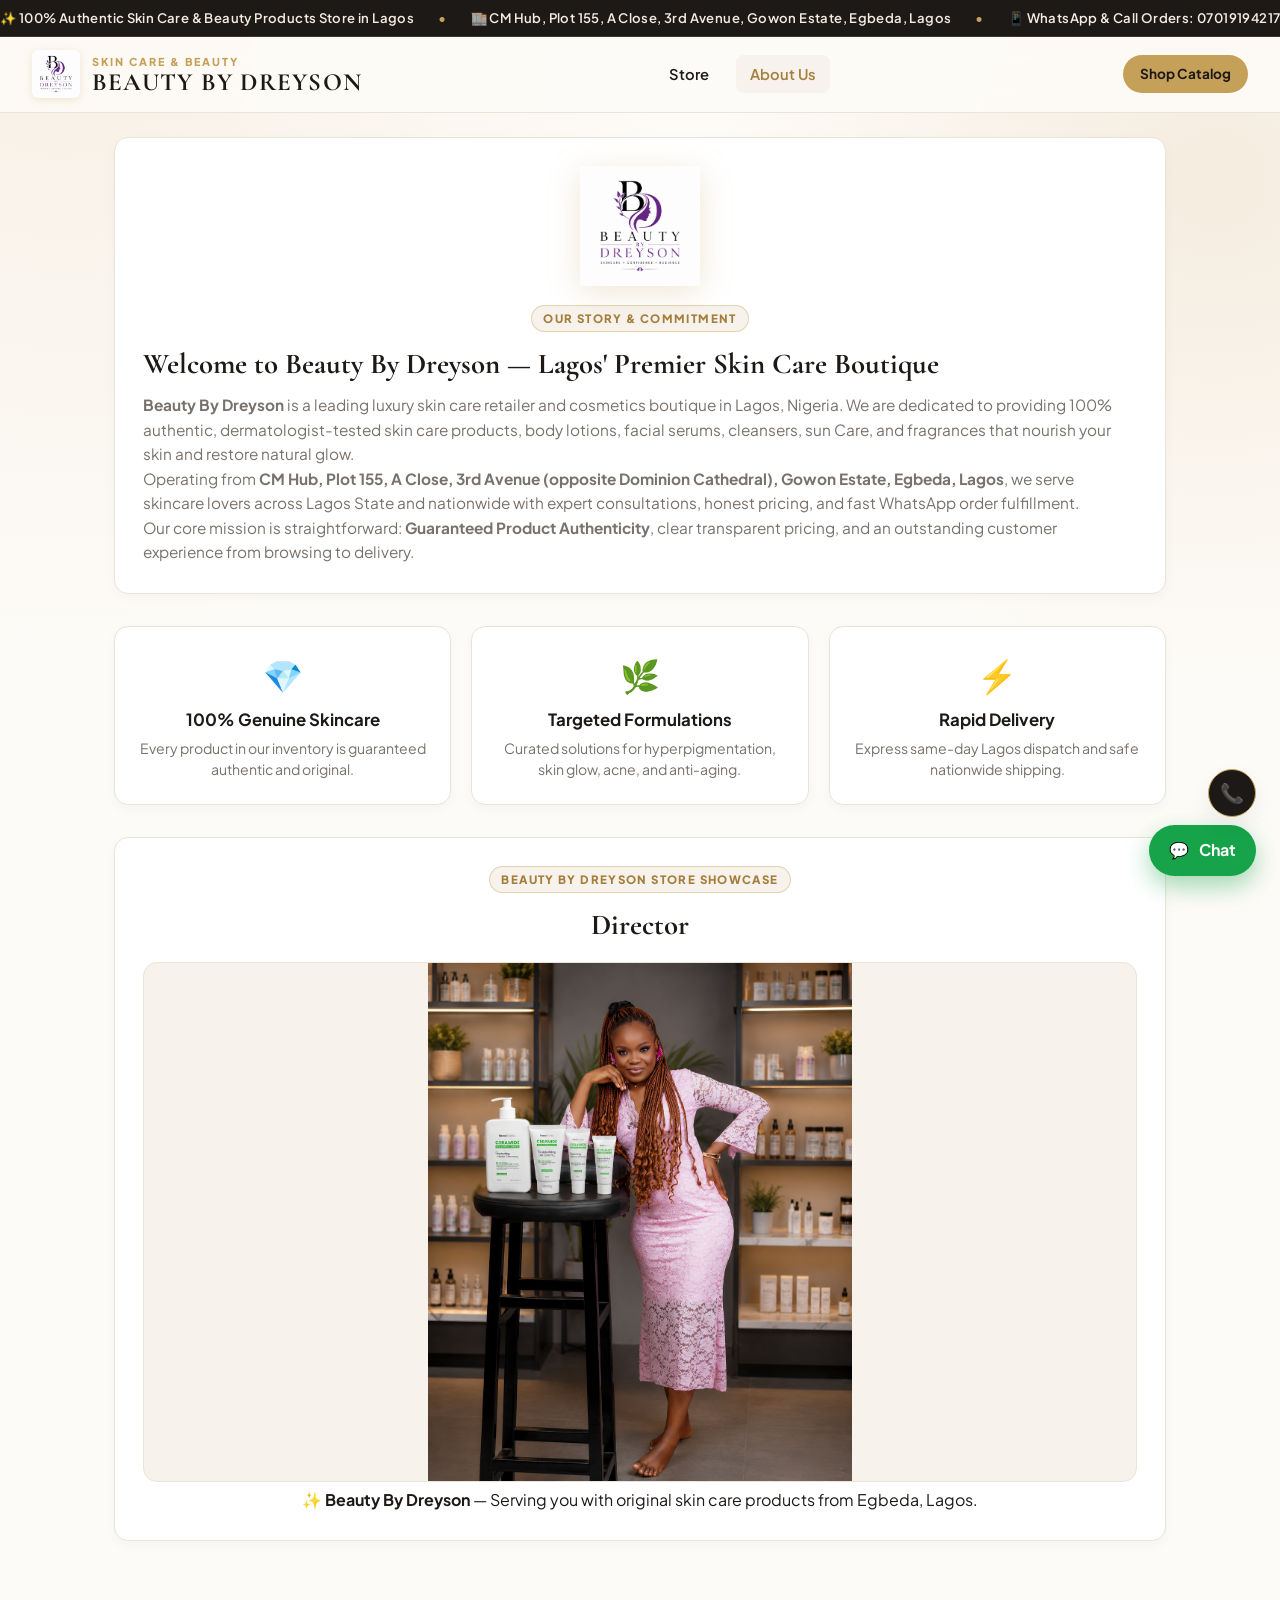
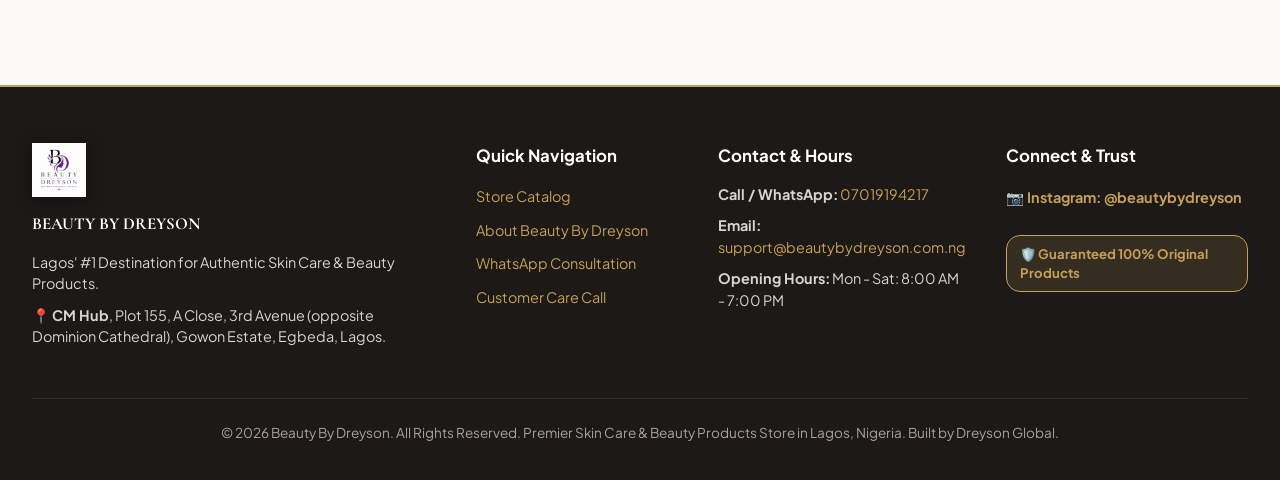
==== commit 5ee5bc38: "Initial commit4" ====
--- a/about.html
+++ b/about.html
@@ -182,7 +182,7 @@
       <div class="footer-col">
         <h3>Contact & Hours</h3>
         <p><strong>Call / WhatsApp:</strong> <a href="tel:07019194217">07019194217</a></p>
-        <p><strong>Email:</strong> <a href="mailto:beautybydreyson@gmail.com">beautybydreyson@gmail.com</a></p>
+        <p><strong>Email:</strong> <a href="mailto:support@beautybydreyson.com.ng">support@beautybydreyson.com.ng</a></p>
         <p><strong>Opening Hours:</strong> Mon - Sat: 8:00 AM - 7:00 PM</p>
       </div>
 
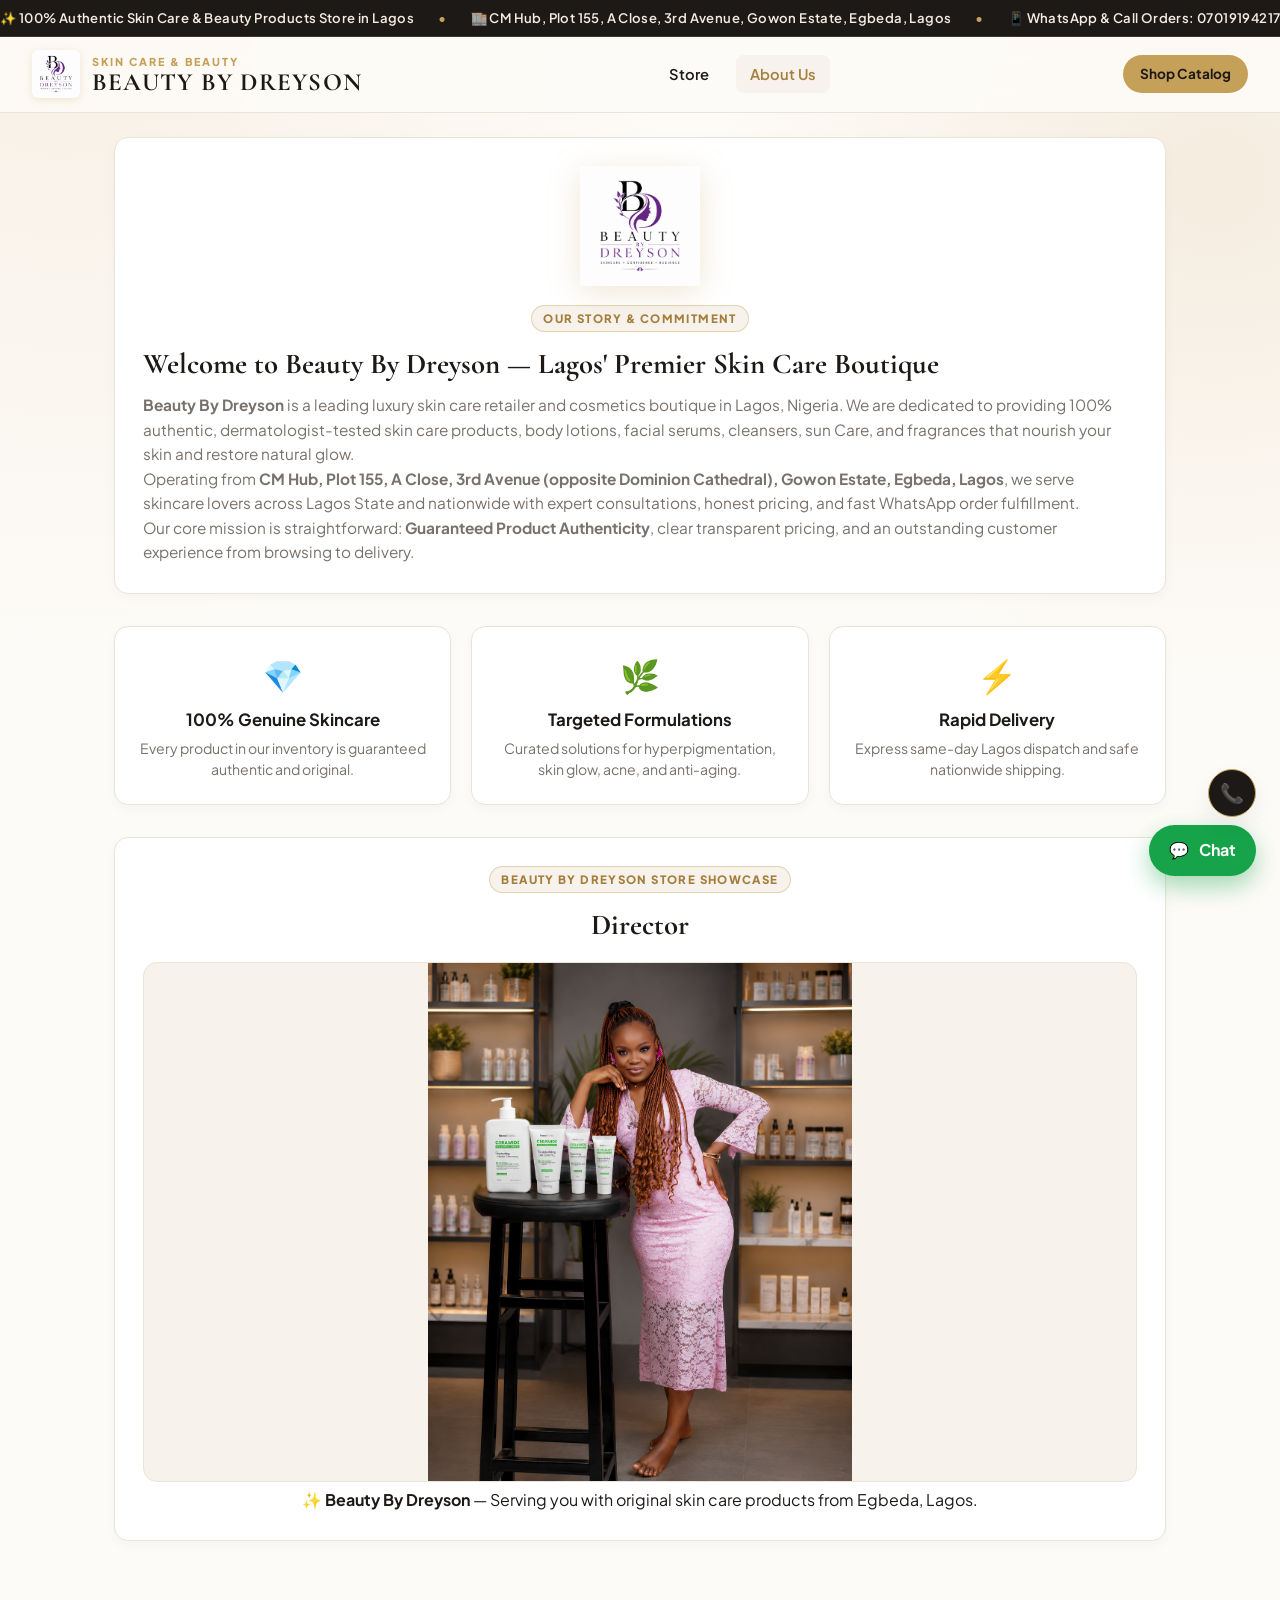
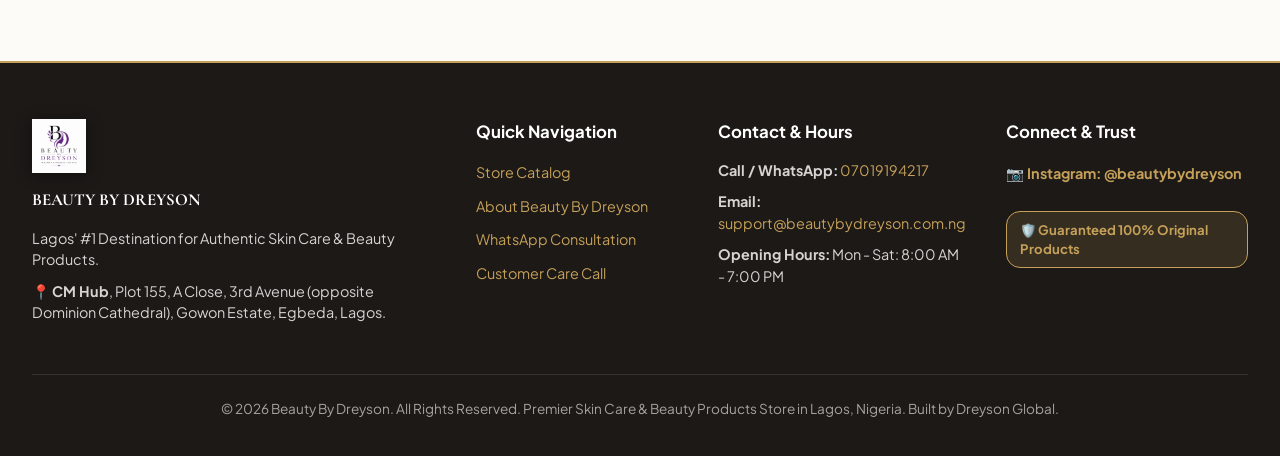
==== commit ecf643b5: "Initial commit6" ====
--- a/about.html
+++ b/about.html
@@ -14,8 +14,9 @@
   <link rel="canonical" href="https://beautybydreyson.com.ng/about.html" />
   
   <!-- Favicon & App Icons -->
-  <link rel="icon" type="image/png" href="images/logo.png" />
-  <link rel="apple-touch-icon" href="images/logo.png" />
+  <link rel="icon" type="image/png" sizes="96x96" href="images/favicon-96.png" />
+  <link rel="apple-touch-icon" sizes="180x180" href="images/logo.png" />
+  <link rel="manifest" href="site.webmanifest" />
 
   <!-- Open Graph -->
   <meta property="og:type" content="article" />
@@ -23,14 +24,19 @@
   <meta property="og:title" content="About Beauty By Dreyson | Authentic Skin Care & Beauty Products Seller in Lagos" />
   <meta property="og:description" content="Meet Beauty By Dreyson, your reliable luxury skin care vendor in Lagos and across Nigeria." />
   <meta property="og:url" content="https://beautybydreyson.com.ng/about.html" />
-  <meta property="og:image" content="https://beautybydreyson.com.ng/images/logo.png" />
-  <meta property="og:logo" content="https://beautybydreyson.com.ng/images/logo.png" />
+  <meta property="og:image" content="https://beautybydreyson.com.ng/images/whatsapp-preview.jpg" />
+  <meta property="og:image:secure_url" content="https://beautybydreyson.com.ng/images/whatsapp-preview.jpg" />
+  <meta property="og:image:type" content="image/jpeg" />
+  <meta property="og:image:width" content="1200" />
+  <meta property="og:image:height" content="630" />
+  <meta property="og:image:alt" content="Beauty By Dreyson logo" />
 
   <!-- Twitter Card -->
   <meta name="twitter:card" content="summary_large_image" />
   <meta name="twitter:title" content="About Beauty By Dreyson | Skin Care Store in Lagos" />
   <meta name="twitter:description" content="Trusted skin care sellers in Lagos, Nigeria with authentic products and fast WhatsApp order support." />
-  <meta name="twitter:image" content="https://beautybydreyson.com.ng/images/logo.png" />
+  <meta name="twitter:image" content="https://beautybydreyson.com.ng/images/whatsapp-preview.jpg" />
+  <meta name="twitter:image:alt" content="Beauty By Dreyson logo" />
 
   <!-- Google Fonts -->
   <link rel="preconnect" href="https://fonts.googleapis.com" />
--- a/style.css
+++ b/style.css
@@ -994,6 +994,8 @@
   opacity: 0;
   pointer-events: none;
   transition: opacity 0.3s ease;
+  overflow-y: auto;
+  -webkit-overflow-scrolling: touch;
 }
 
 .modal-backdrop[aria-hidden="false"] {
@@ -1007,8 +1009,10 @@
   border: 1px solid var(--border-gold);
   max-width: 800px;
   width: 100%;
+  max-height: 90vh;
+  overflow-y: auto;
+  -webkit-overflow-scrolling: touch;
   position: relative;
-  overflow: hidden;
   box-shadow: 0 25px 50px rgba(0, 0, 0, 0.25);
   transform: scale(0.92);
   transition: transform 0.3s cubic-bezier(0.34, 1.56, 0.64, 1);
@@ -1019,10 +1023,12 @@
 }
 
 .modal-close-btn {
-  position: absolute;
-  top: 1rem;
-  right: 1rem;
-  background: var(--surface-soft);
+  position: sticky;
+  top: 0.75rem;
+  float: right;
+  margin-right: 0.75rem;
+  background: rgba(255, 255, 255, 0.92);
+  backdrop-filter: blur(6px);
   border: 1px solid var(--border-light);
   width: 36px;
   height: 36px;
@@ -1031,6 +1037,7 @@
   cursor: pointer;
   z-index: 10;
   transition: var(--transition);
+  box-shadow: var(--shadow-sm);
 }
 
 .modal-close-btn:hover {
@@ -1045,7 +1052,6 @@
 
 .modal-image-wrap {
   background: #F8F5F0;
-  height: 100%;
   min-height: 360px;
 }
 
@@ -1053,6 +1059,7 @@
   width: 100%;
   height: 100%;
   object-fit: cover;
+  display: block;
 }
 
 .modal-details {
@@ -1107,6 +1114,7 @@
   gap: 0.85rem;
   align-items: center;
   margin-top: 0.5rem;
+  flex-wrap: wrap;
 }
 
 .qty-selector {
@@ -1120,20 +1128,23 @@
 .qty-btn {
   background: transparent;
   border: 0;
-  width: 36px;
-  height: 36px;
-  font-size: 1rem;
+  width: 40px;
+  height: 40px;
+  font-size: 1.1rem;
   font-weight: 700;
   cursor: pointer;
 }
 
 .qty-val {
-  padding: 0 0.5rem;
+  padding: 0 0.6rem;
   font-weight: 700;
+  min-width: 1.5rem;
+  text-align: center;
 }
 
 .modal-add-btn {
   flex: 1;
+  min-width: 140px;
 }
 
 /* ==========================================================================
@@ -1145,6 +1156,7 @@
   right: -450px;
   width: min(92vw, 420px);
   height: 100vh;
+  height: 100dvh;
   background: var(--surface-card);
   box-shadow: -10px 0 35px rgba(0, 0, 0, 0.18);
   z-index: 250;
@@ -1164,6 +1176,7 @@
   display: flex;
   justify-content: space-between;
   align-items: center;
+  flex-shrink: 0;
 }
 
 .cart-head-title h3 {
@@ -1176,15 +1189,19 @@
   background: var(--surface-soft);
   border: 1px solid var(--border-light);
   border-radius: var(--radius-full);
-  width: 32px;
-  height: 32px;
-  font-size: 1rem;
+  width: 36px;
+  height: 36px;
+  font-size: 1.1rem;
   cursor: pointer;
+  display: flex;
+  align-items: center;
+  justify-content: center;
 }
 
 .cart-items {
   flex: 1;
   overflow-y: auto;
+  -webkit-overflow-scrolling: touch;
   padding: 1.25rem 1.5rem;
   display: flex;
   flex-direction: column;
@@ -1228,6 +1245,7 @@
   flex-direction: column;
   gap: 0.75rem;
   background: var(--bg-main);
+  flex-shrink: 0;
 }
 
 .cart-summary-row {
@@ -1260,6 +1278,7 @@
    ========================================================================== */
 .about-main {
   max-width: 1100px;
+  padding: 1.5rem;
 }
 
 .values-grid {
@@ -1567,6 +1586,8 @@
 /* ==========================================================================
    RESPONSIVE DESIGN (MEDIA QUERIES)
    ========================================================================== */
+
+/* ---- Tablet landscape ---- */
 @media (max-width: 1024px) {
   .footer-grid {
     grid-template-columns: 1fr 1fr;
@@ -1574,72 +1595,805 @@
   .controls-card {
     grid-template-columns: 1fr;
   }
-}
-
+  .hero-content h2 {
+    font-size: clamp(1.6rem, 3.5vw, 2.6rem);
+  }
+}
+
+/* ---- Tablet portrait & large phones ---- */
 @media (max-width: 768px) {
+  /* Body & Main */
+  main {
+    padding: 1rem 1rem 2.5rem;
+  }
+
+  /* Topbar / Navigation */
   .topbar {
-    padding: 0.75rem 1rem;
+    padding: 0.6rem 0.85rem;
     flex-wrap: wrap;
-    gap: 0.75rem;
-  }
-  
+    gap: 0.6rem;
+  }
+
+  .brand-logo-img {
+    height: 38px;
+  }
+
   .brand-title {
-    font-size: 1.3rem;
-  }
-  
+    font-size: 1.15rem;
+  }
+
+  .eyebrow {
+    font-size: 0.6rem;
+  }
+
+  .nav-link {
+    font-size: 0.82rem;
+    padding: 0.4rem 0.65rem;
+  }
+
+  .cart-toggle {
+    padding: 0.45rem 0.85rem;
+    font-size: 0.82rem;
+  }
+
+  /* Hero */
+  .hero {
+    min-height: 280px;
+    border-radius: var(--radius-md);
+  }
+
+  .hero-overlay {
+    min-height: 280px;
+    padding: 1.5rem;
+  }
+
+  .hero-content p {
+    font-size: 0.9rem;
+  }
+
+  .hero-actions {
+    gap: 0.6rem;
+  }
+
+  .hero-actions .btn {
+    padding: 0.6rem 1rem;
+    font-size: 0.82rem;
+  }
+
+  /* Trust Badges */
   .trust-grid {
     grid-template-columns: repeat(2, 1fr);
-  }
-  
+    gap: 0.75rem;
+  }
+
+  .trust-card {
+    padding: 0.85rem 0.75rem;
+    gap: 0.6rem;
+  }
+
+  .trust-icon {
+    width: 40px;
+    height: 40px;
+    font-size: 1.3rem;
+  }
+
+  .trust-text h3 {
+    font-size: 0.82rem;
+  }
+
+  .trust-text p {
+    font-size: 0.7rem;
+  }
+
+  /* Category Pills */
+  .category-pills {
+    gap: 0.45rem;
+    padding-bottom: 0.5rem;
+  }
+
+  .category-pill {
+    padding: 0.45rem 0.9rem;
+    font-size: 0.8rem;
+  }
+
+  /* Search & Filter Controls */
+  .controls-card {
+    padding: 0.75rem;
+    gap: 0.65rem;
+  }
+
+  .search-box input {
+    padding: 0.65rem 2.2rem 0.65rem 2.4rem;
+    font-size: 0.85rem;
+  }
+
   .filter-group {
     flex-wrap: wrap;
-  }
-  
+    gap: 0.5rem;
+  }
+
+  .filter-group select {
+    padding: 0.6rem 0.7rem;
+    font-size: 0.82rem;
+  }
+
+  /* Section Headers */
+  .section-header h2 {
+    font-size: 1.6rem;
+  }
+
+  /* Product Grid */
+  .product-grid {
+    grid-template-columns: repeat(2, 1fr);
+    gap: 0.85rem;
+  }
+
+  .product-grid.compact {
+    grid-template-columns: repeat(2, 1fr);
+    gap: 0.65rem;
+  }
+
+  /* Product Cards */
+  .card-body {
+    padding: 0.75rem;
+    gap: 0.35rem;
+  }
+
+  .card-title {
+    font-size: 0.88rem;
+    height: auto;
+    -webkit-line-clamp: 2;
+  }
+
+  .price {
+    font-size: 1rem;
+  }
+
+  .add-card-btn {
+    padding: 0.45rem 0.65rem;
+    font-size: 0.78rem;
+  }
+
+  .card-foot {
+    flex-wrap: wrap;
+    gap: 0.4rem;
+  }
+
+  /* Quick-view button always visible on touch */
+  .quickview-btn {
+    bottom: 8px;
+    opacity: 0.92;
+    font-size: 0.72rem;
+    padding: 0.38rem 0.85rem;
+  }
+
+  /* ======================== */
+  /* QUICK VIEW MODAL MOBILE  */
+  /* ======================== */
+  .modal-backdrop {
+    padding: 0.5rem;
+    align-items: flex-start;
+  }
+
+  .modal-card {
+    max-height: 92vh;
+    max-height: 92dvh;
+    border-radius: var(--radius-md);
+    margin: auto 0;
+  }
+
   .modal-grid {
     grid-template-columns: 1fr;
   }
-  
+
   .modal-image-wrap {
-    min-height: 220px;
-  }
-  
+    min-height: auto;
+    max-height: 55vw;
+    overflow: hidden;
+  }
+
+  .modal-image-wrap img {
+    width: 100%;
+    height: 100%;
+    object-fit: contain;
+    background: #F8F5F0;
+  }
+
+  .modal-close-btn {
+    position: sticky;
+    top: 0.5rem;
+    margin-right: 0.5rem;
+    width: 32px;
+    height: 32px;
+    font-size: 1rem;
+  }
+
+  .modal-details {
+    padding: 1.25rem;
+    gap: 0.7rem;
+  }
+
+  .modal-title {
+    font-size: 1.35rem;
+  }
+
+  .modal-price {
+    font-size: 1.3rem;
+  }
+
+  .modal-desc {
+    font-size: 0.85rem;
+  }
+
+  .modal-actions {
+    gap: 0.6rem;
+  }
+
+  .modal-wa-btn {
+    font-size: 0.82rem;
+    padding: 0.65rem 1rem;
+  }
+
+  /* Cart Drawer Mobile */
+  .cart-panel {
+    width: 100vw;
+    right: -100vw;
+  }
+
+  .cart-head {
+    padding: 1rem 1.25rem;
+  }
+
+  .cart-items {
+    padding: 1rem 1.25rem;
+  }
+
+  .cart-foot {
+    padding: 1rem 1.25rem;
+  }
+
+  /* Store Notice */
+  .about-card {
+    padding: 1.25rem;
+  }
+
+  .about-card h2 {
+    font-size: 1.4rem;
+  }
+
+  /* About Page */
   .values-grid {
     grid-template-columns: 1fr;
-  }
-  
+    gap: 0.85rem;
+  }
+
+  .value-card {
+    padding: 1.15rem;
+  }
+
   .insta-grid {
     grid-template-columns: 1fr;
-  }
-  
+    gap: 0.85rem;
+  }
+
+  .about-logo-img {
+    max-height: 90px;
+  }
+
+  /* Footer */
+  .site-footer {
+    padding: 2.5rem 1.25rem 1.25rem;
+    margin-top: 2.5rem;
+  }
+
+  .footer-grid {
+    grid-template-columns: 1fr;
+    gap: 1.75rem;
+  }
+
+  .footer-brand {
+    font-size: 1.5rem;
+  }
+
+  /* Floating Buttons */
   .floating-text {
     display: none;
   }
-  
+
   .floating-wa {
-    padding: 0.85rem;
+    padding: 0.75rem;
     border-radius: var(--radius-full);
-  }
-}
-
+    bottom: 1.2rem;
+    right: 1.2rem;
+    box-shadow: 0 8px 20px rgba(22, 163, 74, 0.45);
+  }
+
+  .floating-call {
+    bottom: 4.8rem;
+    right: 1.2rem;
+    width: 44px;
+    height: 44px;
+    font-size: 1.1rem;
+  }
+
+  .back-to-top {
+    bottom: 8rem;
+    right: 1.2rem;
+    width: 36px;
+    height: 36px;
+  }
+
+  /* Pagination */
+  .pagination {
+    gap: 0.75rem;
+    margin-top: 1.5rem;
+  }
+
+  .btn-page {
+    padding: 0.5rem 0.9rem;
+    font-size: 0.82rem;
+  }
+
+  .page-label {
+    font-size: 0.82rem;
+  }
+
+  /* Toast */
+  .cart-toast {
+    left: 0.75rem;
+    right: 0.75rem;
+    bottom: 5.5rem;
+    text-align: center;
+    font-size: 0.82rem;
+    padding: 0.7rem 1rem;
+  }
+}
+
+/* ---- Small phones ---- */
 @media (max-width: 480px) {
+  main {
+    padding: 0.75rem 0.75rem 2rem;
+  }
+
+  /* Topbar */
+  .topbar {
+    padding: 0.5rem 0.65rem;
+    gap: 0.45rem;
+  }
+
+  .brand-logo-img {
+    height: 32px;
+  }
+
+  .brand-title {
+    font-size: 1rem;
+  }
+
+  .eyebrow {
+    font-size: 0.55rem;
+    letter-spacing: 0.12em;
+  }
+
+  .nav-link {
+    font-size: 0.75rem;
+    padding: 0.35rem 0.5rem;
+  }
+
+  .cart-toggle {
+    padding: 0.4rem 0.7rem;
+    font-size: 0.78rem;
+    gap: 0.35rem;
+  }
+
+  .header-actions {
+    gap: 0.4rem;
+  }
+
+  /* Announcement */
+  .announcement-bar {
+    font-size: 0.72rem;
+    padding: 0.35rem 0;
+  }
+
+  /* Hero */
+  .hero {
+    min-height: 220px;
+    margin-bottom: 1.25rem;
+  }
+
+  .hero-overlay {
+    min-height: 220px;
+    padding: 1.15rem;
+  }
+
+  .hero-content h2 {
+    font-size: 1.35rem;
+  }
+
+  .hero-content p {
+    font-size: 0.82rem;
+    margin-bottom: 1rem;
+  }
+
+  .hero-actions .btn {
+    padding: 0.5rem 0.85rem;
+    font-size: 0.78rem;
+  }
+
+  .hero-tag {
+    font-size: 0.62rem;
+    padding: 0.25rem 0.6rem;
+    margin-bottom: 0.5rem;
+  }
+
+  /* Trust Badges */
+  .trust-grid {
+    grid-template-columns: 1fr 1fr;
+    gap: 0.5rem;
+    margin-bottom: 1.25rem;
+  }
+
+  .trust-card {
+    padding: 0.65rem 0.55rem;
+    gap: 0.4rem;
+    flex-direction: column;
+    text-align: center;
+  }
+
+  .trust-icon {
+    width: 36px;
+    height: 36px;
+    font-size: 1.1rem;
+  }
+
+  .trust-text h3 {
+    font-size: 0.75rem;
+  }
+
+  .trust-text p {
+    font-size: 0.65rem;
+  }
+
+  /* Section Headers */
+  .section-header h2 {
+    font-size: 1.3rem;
+  }
+
+  .section-header p {
+    font-size: 0.82rem;
+  }
+
+  /* Product Grid */
   .product-grid {
     grid-template-columns: repeat(2, 1fr);
+    gap: 0.6rem;
+  }
+
+  .product-grid.compact {
+    gap: 0.5rem;
+  }
+
+  /* Product Cards */
+  .card-body {
+    padding: 0.6rem;
+    gap: 0.25rem;
+  }
+
+  .card-title {
+    font-size: 0.78rem;
+    height: auto;
+  }
+
+  .brand-badge {
+    font-size: 0.58rem;
+    padding: 0.15rem 0.4rem;
+  }
+
+  .stock-badge {
+    font-size: 0.6rem;
+    padding: 0.12rem 0.4rem;
+  }
+
+  .price {
+    font-size: 0.88rem;
+  }
+
+  .add-card-btn {
+    padding: 0.35rem 0.5rem;
+    font-size: 0.7rem;
+    border-radius: var(--radius-sm);
+  }
+
+  .wishlist-btn {
+    width: 28px;
+    height: 28px;
+    font-size: 0.82rem;
+  }
+
+  .quickview-btn {
+    font-size: 0.65rem;
+    padding: 0.3rem 0.7rem;
+  }
+
+  /* Quick View Modal - Small Phone */
+  .modal-backdrop {
+    padding: 0;
+  }
+
+  .modal-card {
+    max-height: 100vh;
+    max-height: 100dvh;
+    border-radius: 0;
+    width: 100%;
+  }
+
+  .modal-image-wrap {
+    max-height: 60vw;
+  }
+
+  .modal-details {
+    padding: 1rem;
+    gap: 0.6rem;
+  }
+
+  .modal-title {
+    font-size: 1.2rem;
+  }
+
+  .modal-price {
+    font-size: 1.15rem;
+  }
+
+  .modal-desc {
+    font-size: 0.8rem;
+  }
+
+  .modal-actions {
+    flex-direction: column;
+    align-items: stretch;
+  }
+
+  .qty-selector {
+    align-self: flex-start;
+  }
+
+  .qty-btn {
+    width: 38px;
+    height: 38px;
+  }
+
+  .modal-add-btn {
+    width: 100%;
+    min-width: unset;
+  }
+
+  .modal-wa-btn {
+    font-size: 0.78rem;
+    padding: 0.6rem 0.85rem;
+  }
+
+  /* Cart Drawer - Small Phone */
+  .cart-head {
+    padding: 0.85rem 1rem;
+  }
+
+  .cart-head-title h3 {
+    font-size: 1.15rem;
+  }
+
+  .cart-items {
+    padding: 0.85rem 1rem;
     gap: 0.75rem;
   }
-  
-  .card-body {
-    padding: 0.75rem;
-  }
-  
+
+  .cart-item {
+    grid-template-columns: 55px 1fr auto;
+    gap: 0.6rem;
+    padding: 0.6rem;
+  }
+
+  .cart-item img {
+    width: 55px;
+    height: 55px;
+  }
+
+  .cart-item-title {
+    font-size: 0.78rem;
+  }
+
+  .cart-item-price {
+    font-size: 0.82rem;
+  }
+
+  .cart-foot {
+    padding: 0.85rem 1rem;
+    gap: 0.6rem;
+  }
+
+  .cart-total-price {
+    font-size: 1.2rem;
+  }
+
+  /* Category Pills */
+  .category-pill {
+    padding: 0.38rem 0.75rem;
+    font-size: 0.72rem;
+  }
+
+  /* Controls */
+  .controls-card {
+    padding: 0.6rem;
+    gap: 0.5rem;
+  }
+
+  .search-box input {
+    padding: 0.55rem 2rem 0.55rem 2.2rem;
+    font-size: 0.8rem;
+  }
+
+  .filter-group select {
+    padding: 0.55rem 0.6rem;
+    font-size: 0.78rem;
+  }
+
+  .btn-reset {
+    padding: 0.55rem 0.75rem;
+    font-size: 0.78rem;
+  }
+
+  /* Store Notice */
+  .about-card {
+    padding: 1rem;
+    margin-bottom: 1.25rem;
+  }
+
+  .about-card h2 {
+    font-size: 1.2rem;
+  }
+
+  .about-card p {
+    font-size: 0.85rem;
+  }
+
+  .notice-badge {
+    font-size: 0.65rem;
+  }
+
+  /* Footer */
+  .site-footer {
+    padding: 2rem 1rem 1rem;
+    margin-top: 2rem;
+  }
+
+  .footer-brand {
+    font-size: 1.3rem;
+  }
+
+  .footer-tagline {
+    font-size: 0.85rem;
+  }
+
+  .footer-col h3 {
+    font-size: 0.95rem;
+    margin-bottom: 0.65rem;
+  }
+
+  .footer-links a,
+  .footer-col p {
+    font-size: 0.82rem;
+  }
+
+  .footer-bottom {
+    font-size: 0.75rem;
+    margin-top: 1rem;
+  }
+
+  .footer-guarantee-badge {
+    font-size: 0.72rem;
+    padding: 0.4rem 0.7rem;
+  }
+
+  .footer-logo-img {
+    height: 42px;
+  }
+
+  /* About Page */
+  .about-logo-img {
+    max-height: 75px;
+  }
+
+  .director-image {
+    max-height: 360px;
+  }
+
+  /* View Toggles */
+  .view-toggles {
+    display: none;
+  }
+
+  /* Catalog Bar */
+  .catalog-bar {
+    margin-bottom: 0.75rem;
+  }
+
+  .result-count {
+    font-size: 0.8rem;
+  }
+}
+
+/* ---- Extra-small phones (below 360px) ---- */
+@media (max-width: 360px) {
+  .topbar {
+    padding: 0.4rem 0.5rem;
+  }
+
+  .brand-logo-img {
+    height: 28px;
+  }
+
+  .brand-title {
+    font-size: 0.88rem;
+  }
+
+  .nav-link {
+    font-size: 0.68rem;
+    padding: 0.3rem 0.4rem;
+  }
+
+  .cart-toggle {
+    padding: 0.35rem 0.55rem;
+    font-size: 0.72rem;
+  }
+
+  .product-grid {
+    gap: 0.45rem;
+  }
+
   .card-title {
-    font-size: 0.88rem;
-  }
-  
+    font-size: 0.72rem;
+  }
+
+  .price {
+    font-size: 0.8rem;
+  }
+
+  .add-card-btn {
+    font-size: 0.65rem;
+    padding: 0.3rem 0.4rem;
+  }
+
   .trust-grid {
     grid-template-columns: 1fr;
-  }
-  
-  .footer-grid {
-    grid-template-columns: 1fr;
-  }
-}
+    gap: 0.4rem;
+  }
+
+  .trust-card {
+    flex-direction: row;
+    text-align: left;
+  }
+}
+
+/* ---- Landscape phone orientation fix ---- */
+@media (max-height: 500px) and (orientation: landscape) {
+  .modal-backdrop {
+    padding: 0.25rem;
+    align-items: flex-start;
+  }
+
+  .modal-card {
+    max-height: 98vh;
+    max-height: 98dvh;
+  }
+
+  .modal-image-wrap {
+    max-height: 35vw;
+  }
+
+  .hero {
+    min-height: 180px;
+  }
+
+  .hero-overlay {
+    min-height: 180px;
+  }
+}
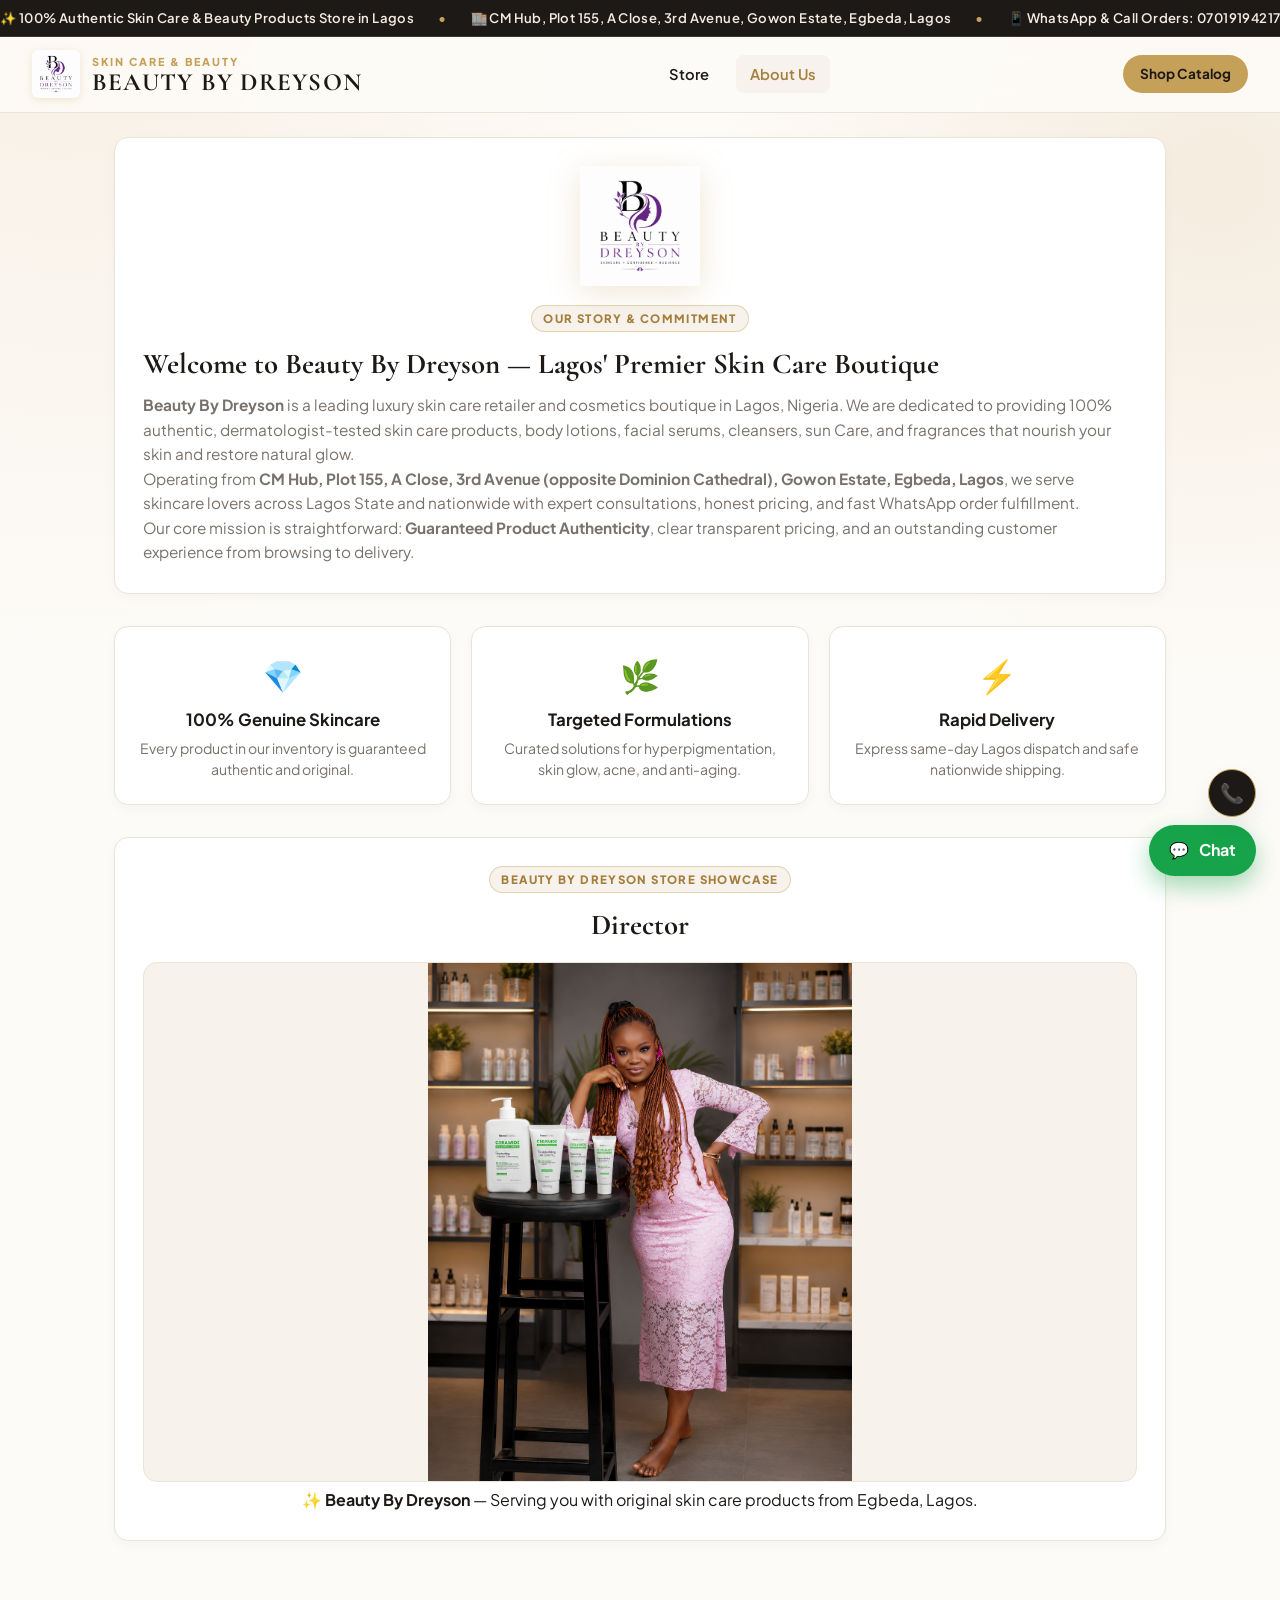
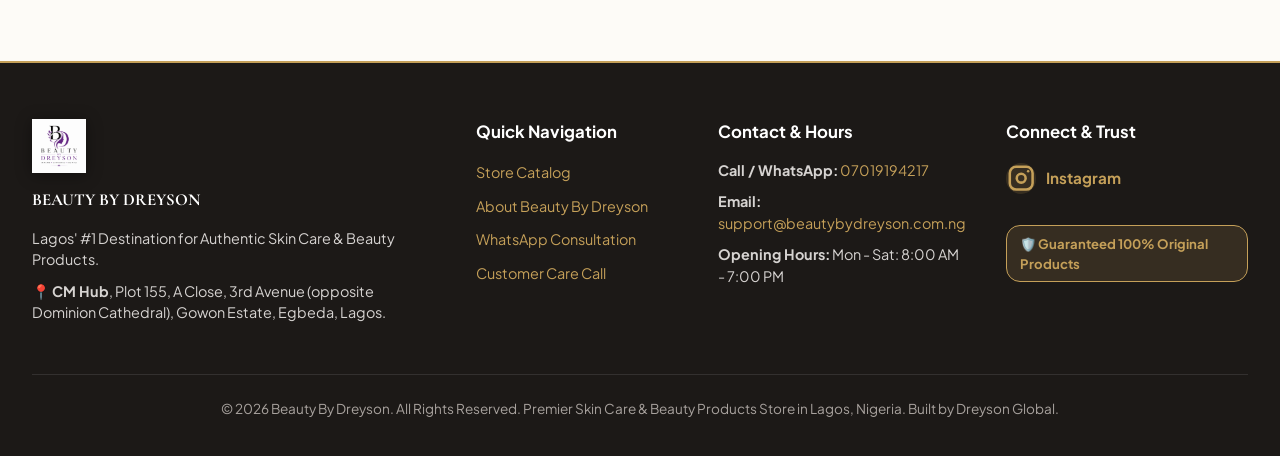
==== commit 891937b6: "Initial commit8" ====
--- a/about.html
+++ b/about.html
@@ -194,7 +194,7 @@
 
       <div class="footer-col">
         <h3>Connect & Trust</h3>
-        <p><a href="https://instagram.com/beautybydreyson" target="_blank" rel="noopener" class="footer-social-link">📷 Instagram: @beautybydreyson</a></p>
+        <p><a href="https://www.instagram.com/beautybydreyson" target="_blank" rel="noopener" class="footer-social-link" aria-label="Beauty By Dreyson on Instagram"><span class="social-icon" aria-hidden="true"><svg viewBox="0 0 24 24" fill="none" xmlns="http://www.w3.org/2000/svg"><rect x="3" y="3" width="18" height="18" rx="5" stroke="currentColor" stroke-width="2"/><circle cx="12" cy="12" r="3.5" stroke="currentColor" stroke-width="2"/><circle cx="17.5" cy="6.5" r="1" fill="currentColor"/></svg></span><span class="social-text">Instagram</span></a></p>
         <div class="footer-guarantee-badge">
           🛡️ Guaranteed 100% Original Products
         </div>
--- a/style.css
+++ b/style.css
@@ -1460,9 +1460,32 @@
 }
 
 .footer-social-link {
-  display: inline-block;
+  display: inline-flex;
+  align-items: center;
+  gap: 0.65rem;
   margin-top: 0.2rem;
   font-weight: 700;
+  color: var(--gold-primary);
+  transition: color 0.25s ease;
+}
+
+.footer-social-link:hover {
+  color: var(--gold-dark);
+}
+
+.footer-social-link .social-icon {
+  display: inline-flex;
+  align-items: center;
+  justify-content: center;
+  width: 1.9rem;
+  height: 1.9rem;
+  background: rgba(197, 160, 89, 0.16);
+  border-radius: 50%;
+  font-size: 1rem;
+}
+
+.footer-social-link .social-text {
+  font-size: 0.95rem;
 }
 
 .footer-guarantee-badge {
